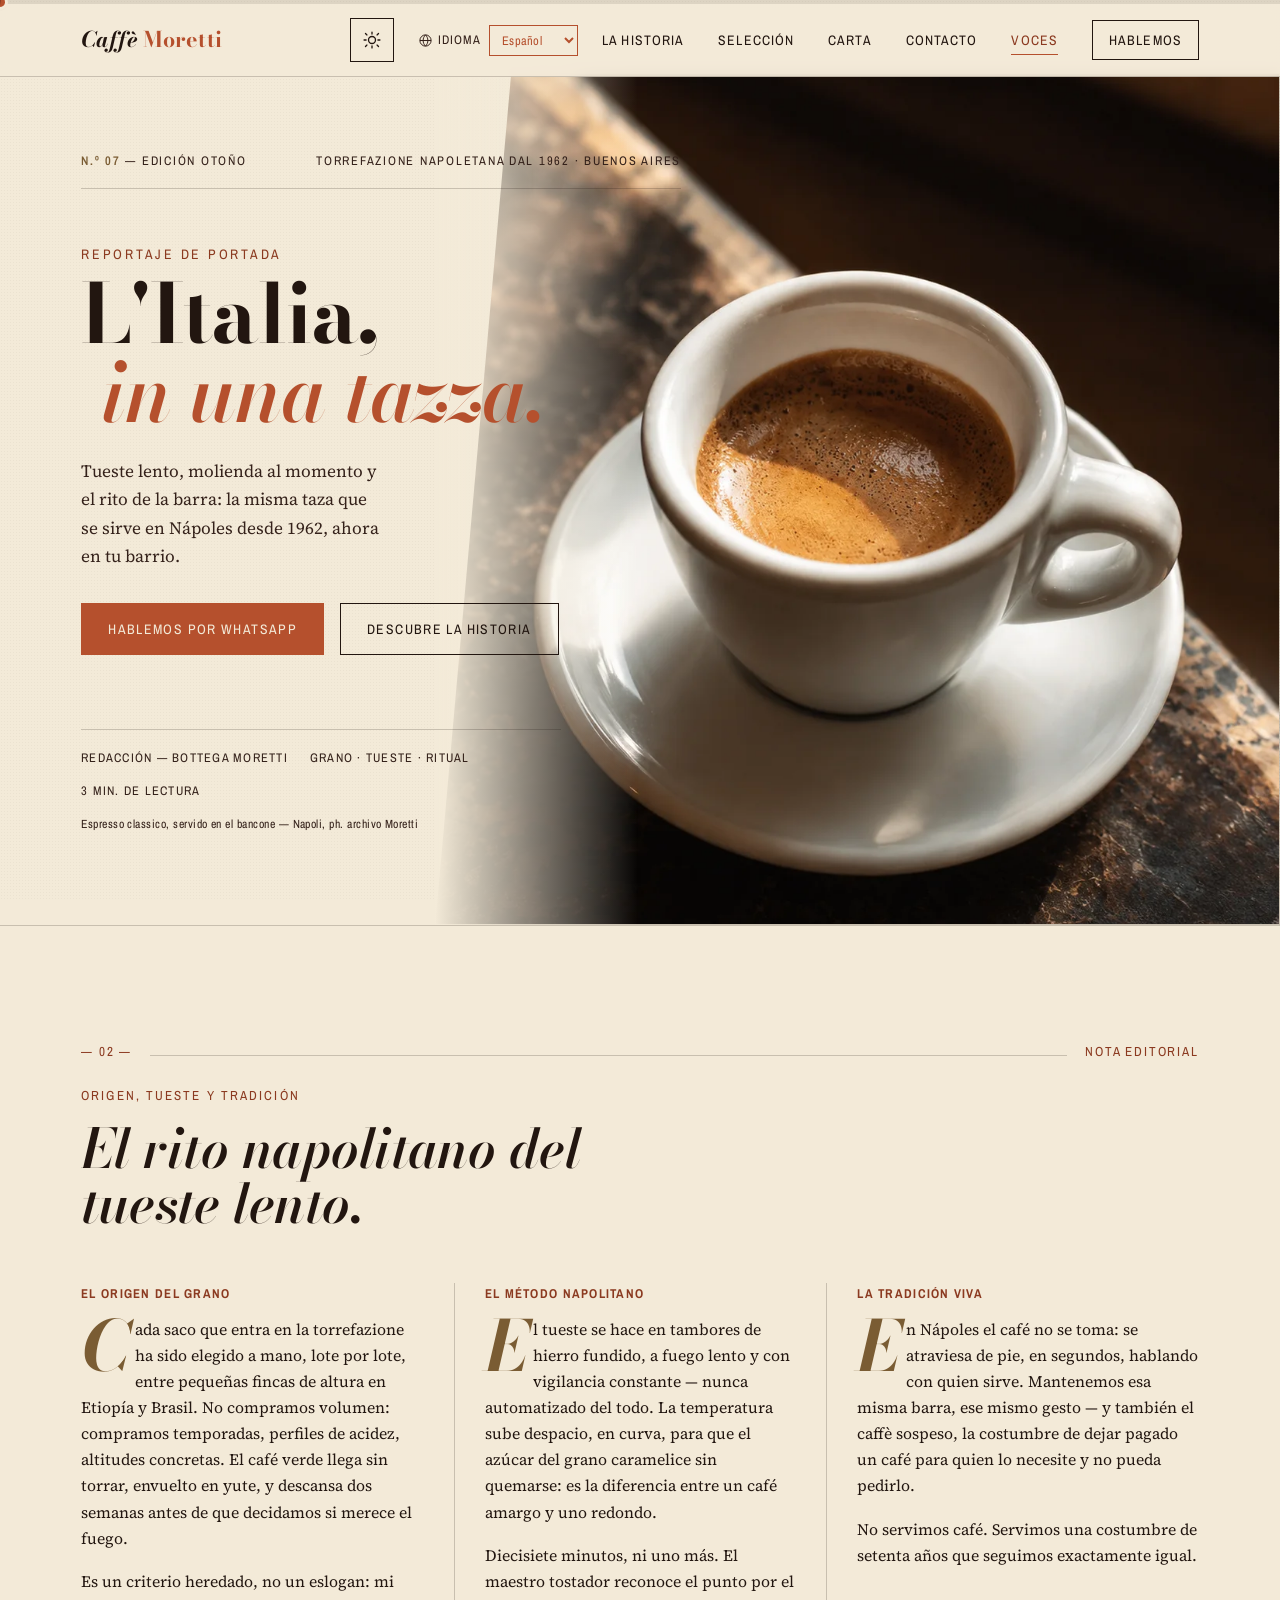
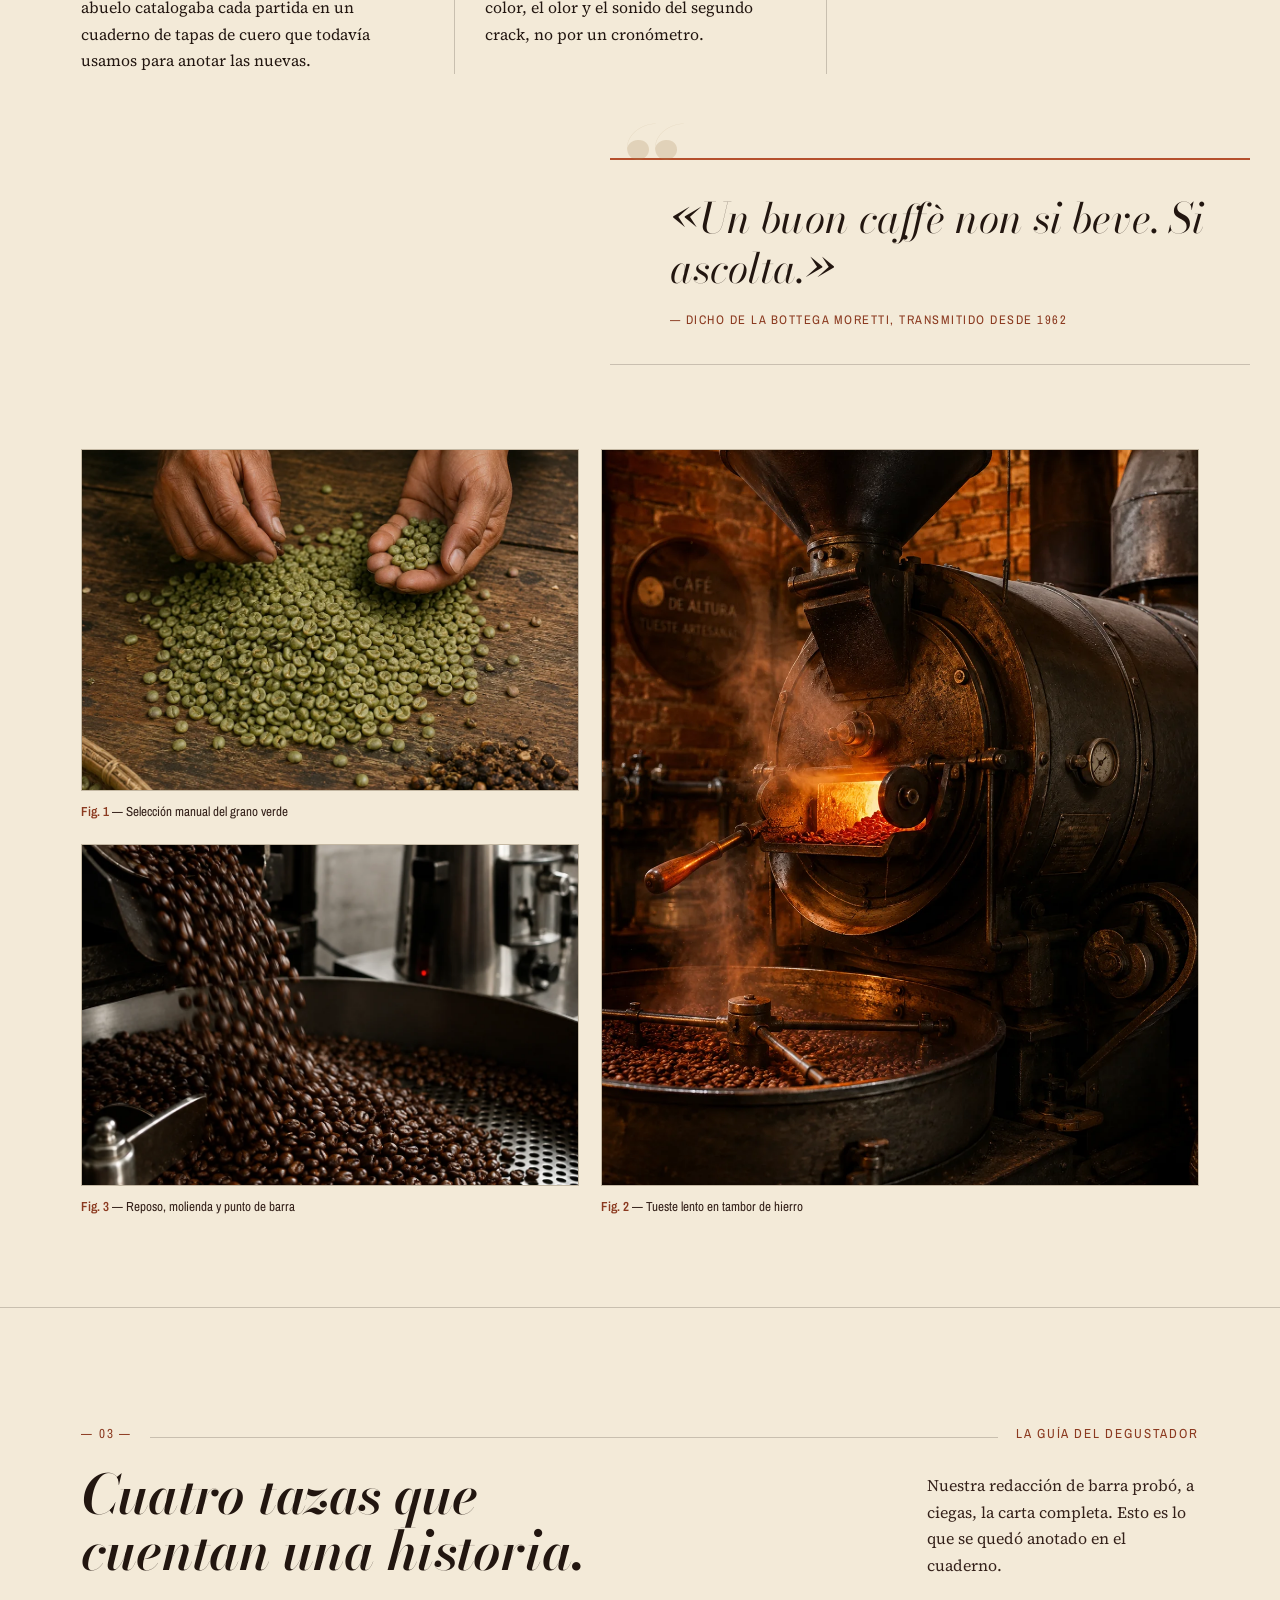
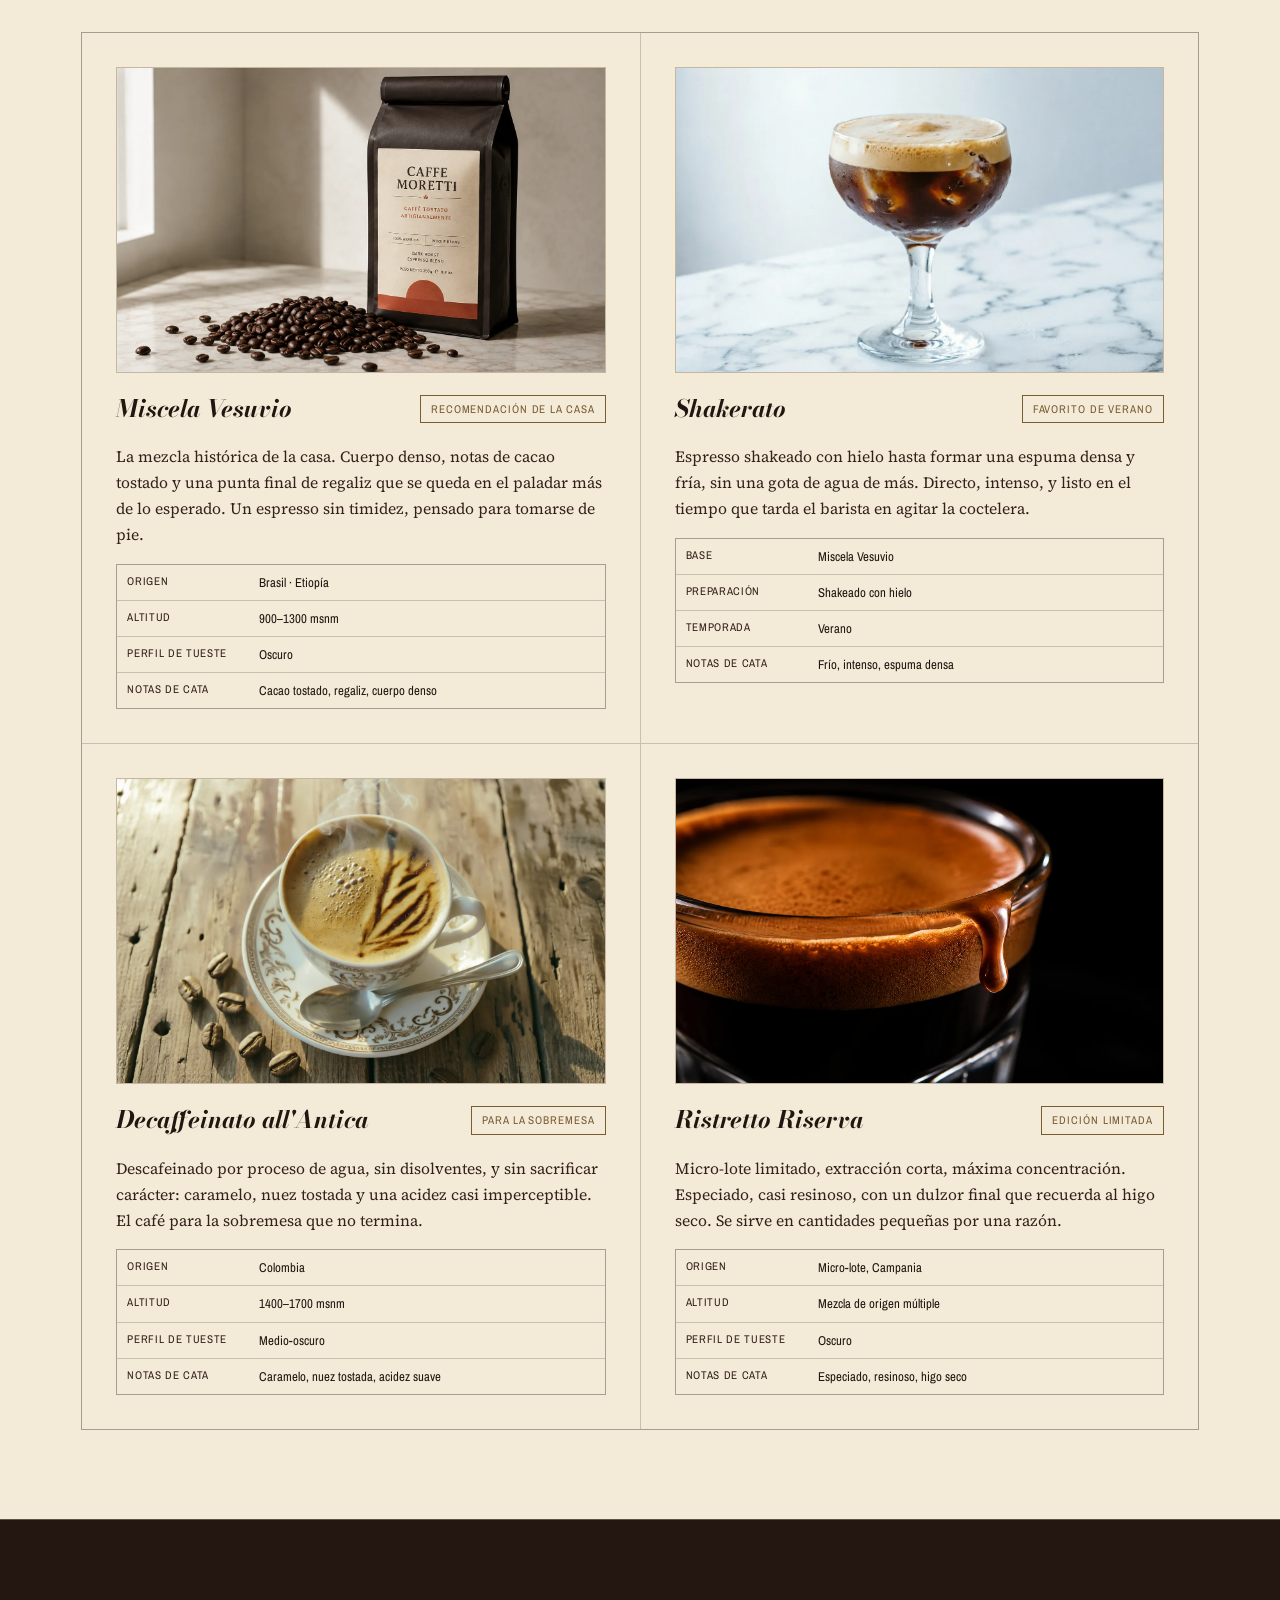
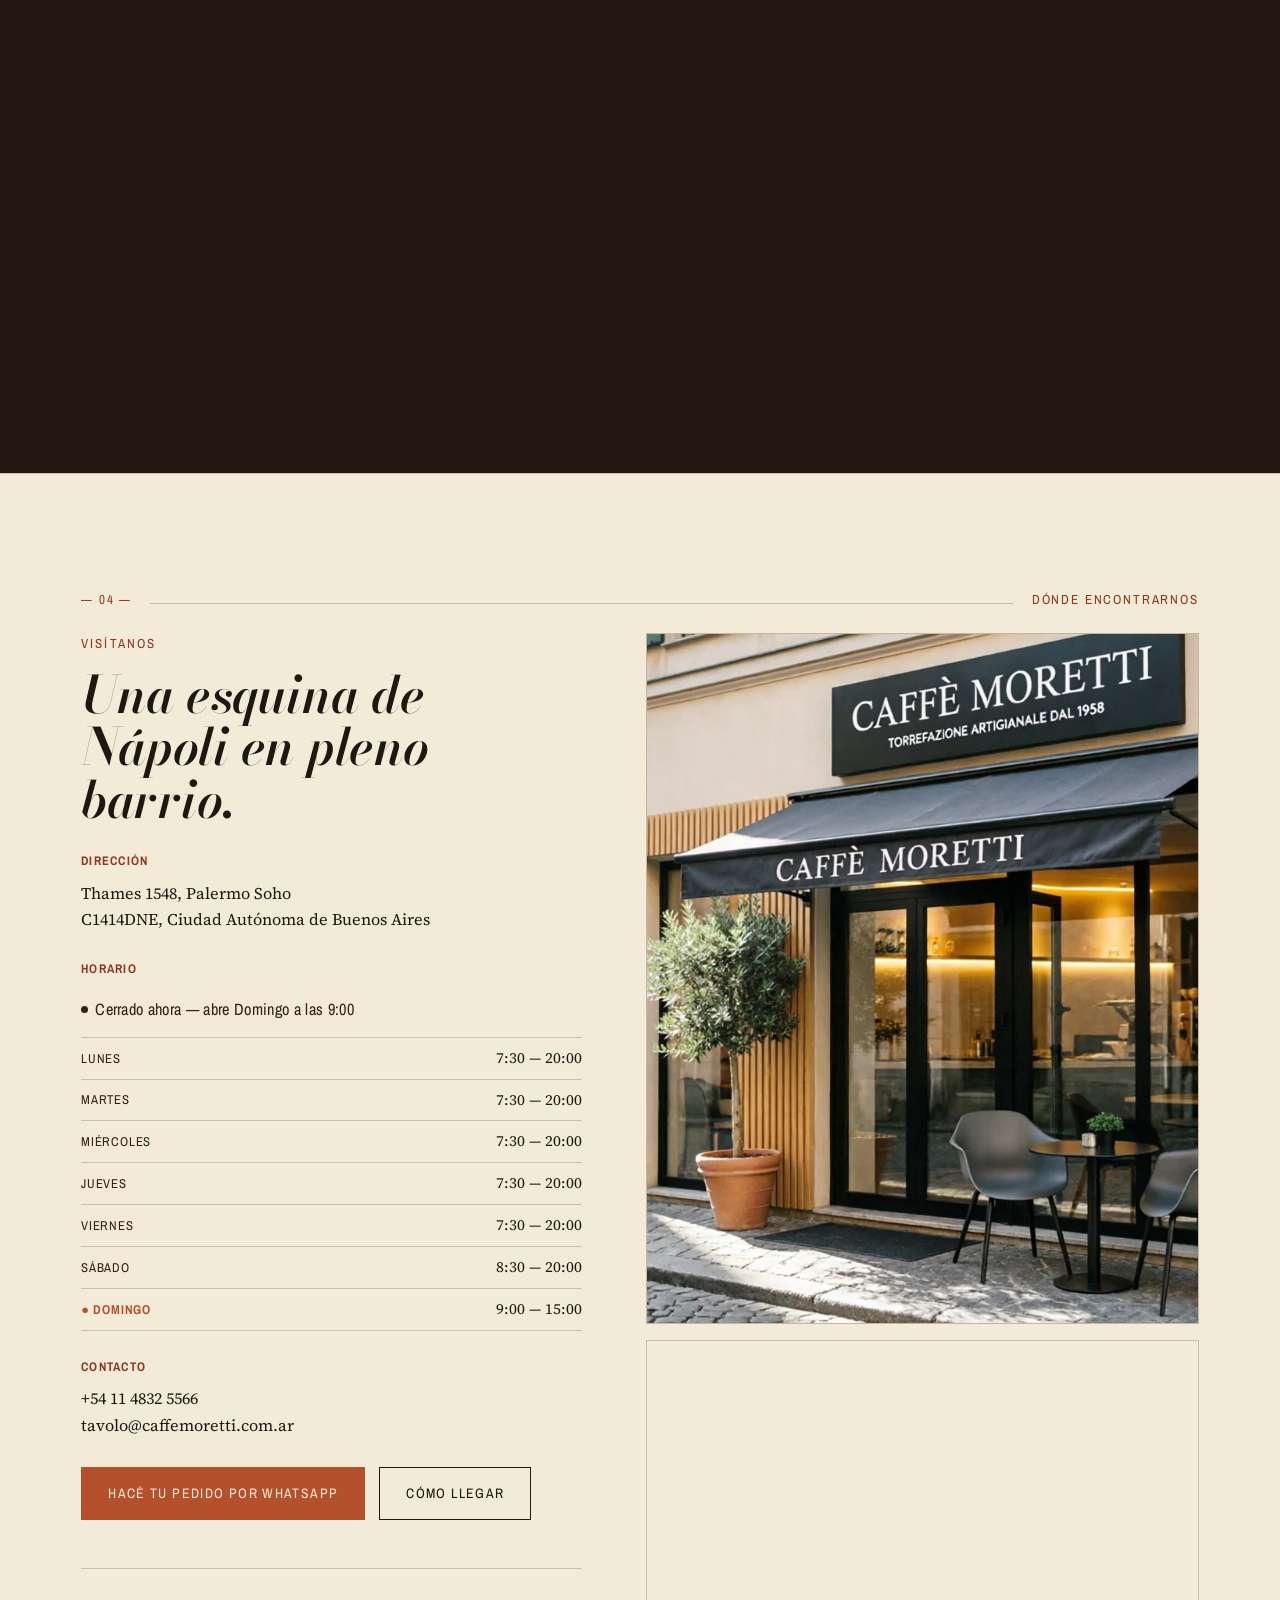
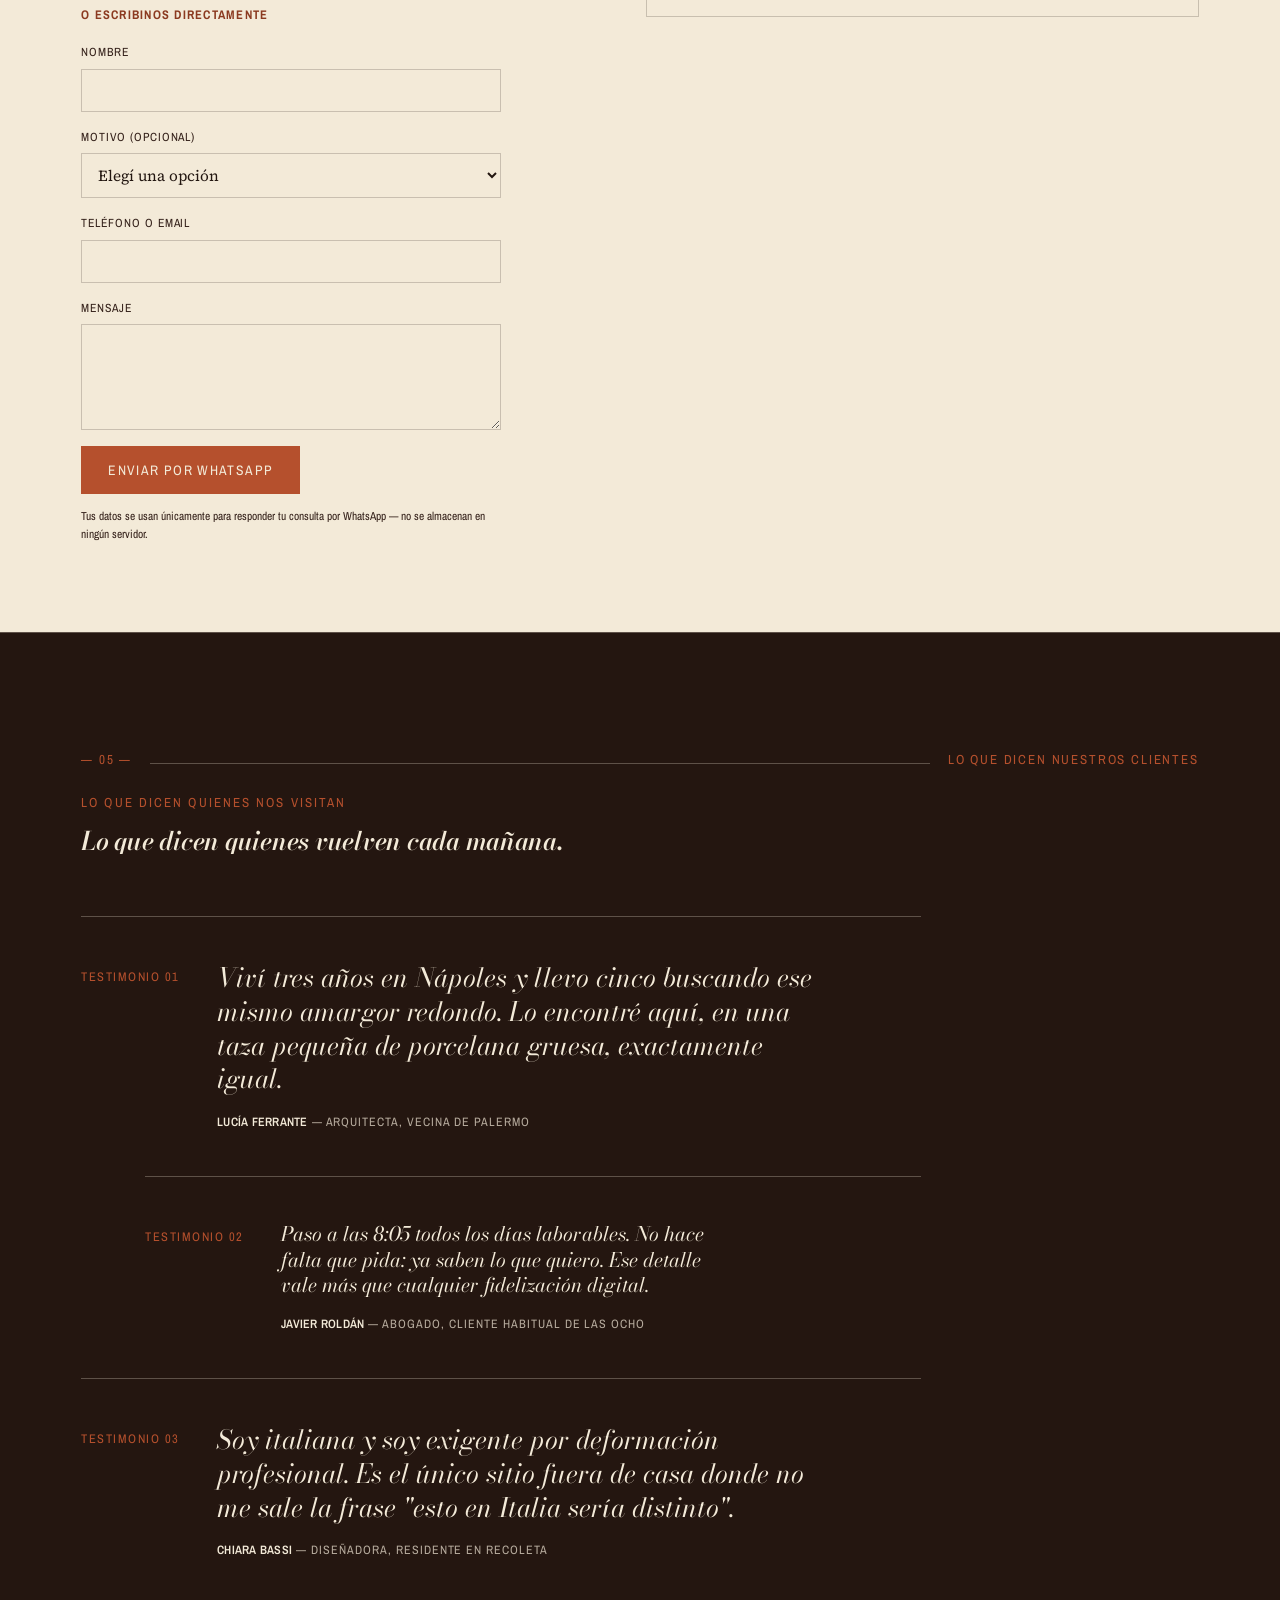
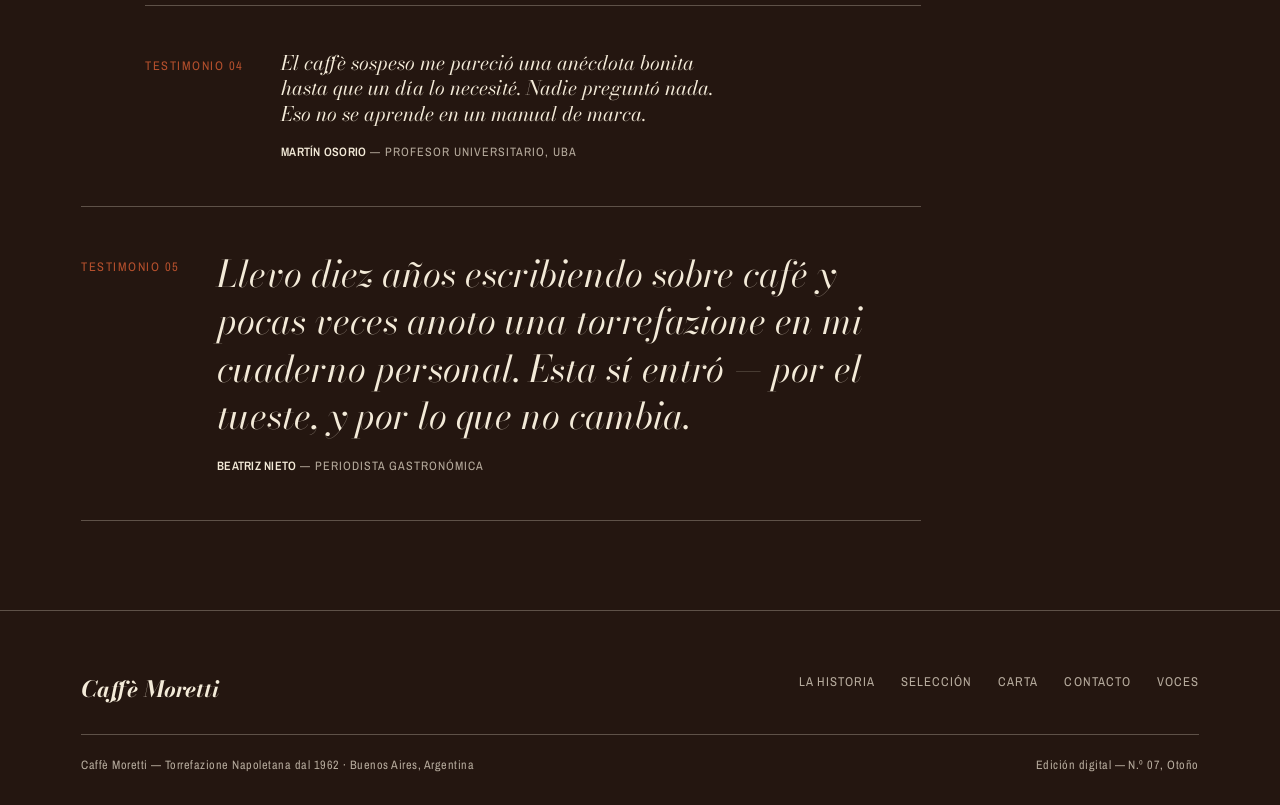
==== index.html @ 87750c66 "Add files via upload" ====
<!DOCTYPE html>
<html lang="es">
<head>
<meta charset="UTF-8">
<meta name="viewport" content="width=device-width, initial-scale=1.0">
<title>Caffè Moretti — Torrefazione Napoletana dal 1962 · Buenos Aires</title>
<meta name="description" content="Caffè Moretti. Tueste artesanal napolitano y tradición italiana auténtica, en el corazón de Palermo, Ciudad Autónoma de Buenos Aires.">
<link rel="canonical" href="https://msamueldev.github.io/caffe-moretti/">

<!-- Favicon — inicial "M" en serif itálica dentro de un círculo, terracota sobre crema -->
<link rel="icon" href="assets/icons/favicon.svg" type="image/svg+xml">
<link rel="icon" href="assets/icons/favicon.ico" sizes="any">
<link rel="apple-touch-icon" href="assets/icons/apple-touch-icon.png">

<!-- Open Graph / Twitter Card -->
<!-- og:url apunta a la URL real del sitio en GitHub Pages -->
<meta property="og:type" content="website">
<meta property="og:url" content="https://msamueldev.github.io/caffe-moretti/">
<meta property="og:title" content="Caffè Moretti — Torrefazione Napoletana dal 1962 · Buenos Aires">
<meta property="og:description" content="Caffè Moretti. Tueste artesanal napolitano y tradición italiana auténtica, en el corazón de Palermo, Ciudad Autónoma de Buenos Aires.">
<!-- og:image usa la URL absoluta del .webp del hero — los crawlers de
     WhatsApp/LinkedIn/etc. necesitan URL absoluta, no relativa, para poder
     ir a buscar la imagen. width/height/type son las dimensiones reales
     de ese archivo; si se re-exporta la foto con otro tamaño, actualizar
     estos tres valores también.
     Para máxima compatibilidad (algunos previsualizadores todavía no
     soportan WebP), lo ideal es exportar además una versión .jpg de esta
     misma foto en 1200×630px y apuntar acá a esa en vez del .webp. -->
<meta property="og:image" content="https://msamueldev.github.io/caffe-moretti/assets/images/hero/cover-espresso-cup.webp">
<meta property="og:image:width" content="900">
<meta property="og:image:height" content="1200">
<meta property="og:image:type" content="image/webp">
<meta name="twitter:card" content="summary_large_image">
<meta name="twitter:title" content="Caffè Moretti — Torrefazione Napoletana dal 1962 · Buenos Aires">
<meta name="twitter:description" content="Caffè Moretti. Tueste artesanal napolitano y tradición italiana auténtica, en el corazón de Palermo, Ciudad Autónoma de Buenos Aires.">
<meta name="twitter:image" content="https://msamueldev.github.io/caffe-moretti/assets/images/hero/cover-espresso-cup.webp">

<link rel="preconnect" href="https://fonts.googleapis.com">
<link rel="preconnect" href="https://fonts.gstatic.com" crossorigin>
<link href="https://fonts.googleapis.com/css2?family=Bodoni+Moda:ital,opsz,wght@0,6..96,700;1,6..96,400;1,6..96,600;1,6..96,700&family=Source+Serif+4:opsz,wght@8..60,400&family=Archivo+Narrow:wght@400;600&display=swap" rel="stylesheet">

<link rel="stylesheet" href="css/styles.css">
<script>
  /* Aplica el tema antes del primer paint para evitar flash de color.
     Prioridad: elección guardada por el usuario > preferencia del sistema. */
  (function(){
    try{
      var KEY = 'caffe-moretti-theme';
      var stored = localStorage.getItem(KEY);
      var wantsDark = stored ? stored === 'dark' : (window.matchMedia && window.matchMedia('(prefers-color-scheme: dark)').matches);
      if (wantsDark) document.documentElement.setAttribute('data-theme', 'dark');
    }catch(e){}
  })();
  /* Si venimos de un link con transición a pantalla negra (ver main.js),
     tapamos la página instantáneamente ANTES del primer paint — sin esto
     se vería un flash del contenido antes de que main.js pueda ocultarlo. */
  (function(){
    try{
      if (sessionStorage.getItem('cm-page-transition')) {
        document.documentElement.classList.add('is-entering');
      }
    }catch(e){}
  })();
</script>

<!-- Datos estructurados (Schema.org) para SEO local, con la URL real del sitio. -->
<script type="application/ld+json">
{
  "@context": "https://schema.org",
  "@type": "CafeOrCoffeeShop",
  "name": "Caffè Moretti",
  "image": "https://msamueldev.github.io/caffe-moretti/assets/images/hero/cover-espresso-cup.webp",
  "url": "https://msamueldev.github.io/caffe-moretti/",
  "telephone": "+54-11-4832-5566",
  "email": "tavolo@caffemoretti.com.ar",
  "priceRange": "$$",
  "servesCuisine": "Café italiano, especialidad",
  "address": {
    "@type": "PostalAddress",
    "streetAddress": "Thames 1548",
    "addressLocality": "Palermo Soho, Ciudad Autónoma de Buenos Aires",
    "postalCode": "C1414DNE",
    "addressCountry": "AR"
  },
  "openingHoursSpecification": [
    {
      "@type": "OpeningHoursSpecification",
      "dayOfWeek": ["Monday", "Tuesday", "Wednesday", "Thursday", "Friday"],
      "opens": "07:30",
      "closes": "20:00"
    },
    {
      "@type": "OpeningHoursSpecification",
      "dayOfWeek": "Saturday",
      "opens": "08:30",
      "closes": "20:00"
    },
    {
      "@type": "OpeningHoursSpecification",
      "dayOfWeek": "Sunday",
      "opens": "09:00",
      "closes": "15:00"
    }
  ]
}
</script>

<!-- Analítica — Plausible (privacy-friendly, sin cookies, cero backend propio).
     data-domain apunta al dominio real donde vive el sitio (GitHub Pages).
     Ojo: Plausible trackea por dominio completo, no por subcarpeta — si esta
     cuenta de GitHub Pages aloja más de un proyecto bajo msamueldev.github.io,
     las estadísticas de todos esos proyectos se van a mezclar acá. Si eso
     importa, conviene un dominio propio (ej. subdominio) solo para este sitio. -->
<script defer data-domain="msamueldev.github.io" src="https://plausible.io/js/script.js"></script>

<!-- Alternativa: Google Analytics 4 (descomentar y completar G-XXXXXXX si se prefiere GA4 en vez de Plausible) -->
<!--
<script async src="https://www.googletagmanager.com/gtag/js?id=G-XXXXXXX"></script>
<script>
  window.dataLayer = window.dataLayer || [];
  function gtag(){dataLayer.push(arguments);}
  gtag('js', new Date());
  gtag('config', 'G-XXXXXXX');
</script>
-->
</head>
<body>

<a href="#main-content" class="skip-link">Saltar al contenido principal</a>

<div class="page-transition" aria-hidden="true">
  <span class="page-transition-word">Caffè Moretti</span>
</div>

<!-- reading progress rail -->
<div class="progress-rail" aria-hidden="true">
  <div class="progress-fill" id="progressFill"></div>
</div>
<div class="progress-bean" id="progressBean" aria-hidden="true"></div>

<!-- ============ MASTHEAD ============ -->
<header class="masthead-bar">
  <div class="masthead-inner">
    <a href="#cover" class="mast-logo">Caffè <em>Moretti</em></a>
    <div class="masthead-actions">
      <button type="button" id="themeToggle" class="theme-toggle" aria-label="Cambiar a modo oscuro">
        <svg class="icon-sun" viewBox="0 0 24 24" fill="none" stroke="currentColor" stroke-width="1.6" stroke-linecap="round" aria-hidden="true">
          <circle cx="12" cy="12" r="4.2"/>
          <path d="M12 2.5v2.4M12 19.1v2.4M4.2 4.2l1.7 1.7M18.1 18.1l1.7 1.7M2.5 12h2.4M19.1 12h2.4M4.2 19.8l1.7-1.7M18.1 5.9l1.7-1.7"/>
        </svg>
        <svg class="icon-moon" viewBox="0 0 24 24" fill="none" stroke="currentColor" stroke-width="1.6" stroke-linecap="round" stroke-linejoin="round" aria-hidden="true">
          <path d="M20 14.2A8.4 8.4 0 1 1 9.8 4a6.6 6.6 0 0 0 10.2 10.2Z"/>
        </svg>
      </button>
      <div class="lang-switch">
        <label for="langSelect" class="lang-switch-label">
          <svg viewBox="0 0 24 24" fill="none" stroke="currentColor" stroke-width="1.6" aria-hidden="true">
            <circle cx="12" cy="12" r="9"/>
            <path d="M3 12h18M12 3c2.5 2.5 3.8 5.6 3.8 9s-1.3 6.5-3.8 9c-2.5-2.5-3.8-5.6-3.8-9s1.3-6.5 3.8-9Z"/>
          </svg>
          <span data-i18n="lang_label">Idioma</span>
        </label>
        <select id="langSelect" aria-label="Idioma">
          <option value="es">Español</option>
          <option value="en">English</option>
          <option value="pt-BR">Português</option>
        </select>
      </div>
      <input type="checkbox" id="navToggle" class="nav-toggle">
      <nav class="mast-nav">
        <a href="#storia" data-i18n="nav_historia">La Historia</a>
        <a href="#selezione" data-i18n="nav_seleccion">Selección</a>
        <a href="carta.html" data-i18n="nav_carta">Carta</a>
        <a href="#contatto" data-i18n="nav_contacto">Contacto</a>
        <a href="#voci" data-i18n="nav_voces">Voces</a>
        <a href="https://wa.me/5355530224" target="_blank" rel="noopener" class="mast-cta" data-i18n="nav_cta">Hablemos</a>
      </nav>
      <label for="navToggle" class="nav-toggle-label" aria-label="Abrir menú" aria-expanded="false">
        <span></span><span></span><span></span>
      </label>
    </div>
  </div>
</header>

<main id="main-content">

<!-- ============ 1. COVER / HERO ============ -->
<section class="cover" id="cover">

  <div class="cover-visual-bleed">
    <div class="cover-bleed-photo ph">
      <img class="ph-img" src="assets/images/hero/cover-espresso-cup.webp" loading="eager" data-i18n-attr="alt:img_alt_hero" alt="Taza de espresso italiano de porcelana blanca con crema densa, sobre una barra de mármol oscuro, luz natural cálida">
    </div>
  </div>

  <div class="container">

    <div class="cover-kicker-row">
      <span><span class="cover-kicker-num">N.º 07</span> — <span data-i18n="cover_kicker_edicion">Edición Otoño</span></span>
      <span>Torrefazione Napoletana dal 1962 · Buenos Aires</span>
    </div>

    <div class="cover-heading-wrap reveal">
      <p class="cover-eyebrow" data-i18n="cover_eyebrow">Reportaje de portada</p>
<!-- Titular intencionalmente en italiano — identidad de marca, no se traduce en ningún idioma -->
      <h1 class="cover-title headline-reveal">
        <span class="line1">L'Italia,</span>
        <span class="line2">in una tazza.</span>
      </h1>
      <p class="cover-sub" data-i18n="cover_sub">Tueste lento, molienda al momento y el rito de la barra: la misma taza que se sirve en Nápoles desde 1962, ahora en tu barrio.</p>
      <div class="cover-actions">
        <a href="https://wa.me/5355530224" target="_blank" rel="noopener" class="btn btn--solid" data-i18n="hero_cta">Hablemos por WhatsApp</a>
        <a href="#storia" class="btn btn--ghost" data-i18n="hero_cta_secondary">Descubre la historia</a>
      </div>
    </div>

    <div class="cover-byline reveal">
      <span data-i18n="cover_byline_1">Redacción — Bottega Moretti</span>
      <span data-i18n="cover_byline_2">Grano · Tueste · Ritual</span>
      <span data-i18n="cover_byline_3">3 min. de lectura</span>
    </div>
    <p class="cover-photo-credit" data-i18n="cover_photo_credit">Espresso classico, servido en el bancone — Napoli, ph. archivo Moretti</p>

  </div>
</section>

<!-- ============ 2. LA STORIA / EL PROCESO ============ -->
<section class="spread" id="storia">
  <div class="container">

    <div class="folio">
      <span class="folio-num">— 02 —</span>
      <span class="folio-rule"></span>
      <span data-i18n="folio_storia">Nota Editorial</span>
    </div>

    <div class="storia-head reveal">
      <p class="kicker" data-i18n="storia_kicker">Origen, tueste y tradición</p>
      <h2 class="headline headline-reveal" data-i18n="storia_h2">El rito napolitano del tueste lento.</h2>
    </div>

    <div class="article-grid reveal">
      <div class="article-col">
        <h3 data-i18n="storia_col1_h">El origen del grano</h3>
        <p data-i18n="storia_col1_p1">Cada saco que entra en la torrefazione ha sido elegido a mano, lote por lote, entre pequeñas fincas de altura en Etiopía y Brasil. No compramos volumen: compramos temporadas, perfiles de acidez, altitudes concretas. El café verde llega sin torrar, envuelto en yute, y descansa dos semanas antes de que decidamos si merece el fuego.</p>
        <p data-i18n="storia_col1_p2">Es un criterio heredado, no un eslogan: mi abuelo catalogaba cada partida en un cuaderno de tapas de cuero que todavía usamos para anotar las nuevas.</p>
      </div>
      <div class="article-col">
        <h3 data-i18n="storia_col2_h">El método napolitano</h3>
        <p data-i18n="storia_col2_p1">El tueste se hace en tambores de hierro fundido, a fuego lento y con vigilancia constante — nunca automatizado del todo. La temperatura sube despacio, en curva, para que el azúcar del grano caramelice sin quemarse: es la diferencia entre un café amargo y uno redondo.</p>
        <p data-i18n="storia_col2_p2">Diecisiete minutos, ni uno más. El maestro tostador reconoce el punto por el color, el olor y el sonido del segundo crack, no por un cronómetro.</p>
      </div>
      <div class="article-col">
        <h3 data-i18n="storia_col3_h">La tradición viva</h3>
        <p data-i18n="storia_col3_p1">En Nápoles el café no se toma: se atraviesa de pie, en segundos, hablando con quien sirve. Mantenemos esa misma barra, ese mismo gesto — y también el caffè sospeso, la costumbre de dejar pagado un café para quien lo necesite y no pueda pedirlo.</p>
        <p data-i18n="storia_col3_p2">No servimos café. Servimos una costumbre de setenta años que seguimos exactamente igual.</p>
      </div>
    </div>

    <div class="pull-quote reveal">
      <div class="pull-quote-inner">
        <!-- Cita en italiano — identidad de marca, no se traduce -->
        <p>«Un buon caffè non si beve. Si ascolta.»</p>
        <cite data-i18n="storia_quote_cite">— Dicho de la Bottega Moretti, transmitido desde 1962</cite>
      </div>
    </div>

    <div class="process-row reveal">
      <div class="process-item">
        <div class="ph"><img class="ph-img parallax-img" src="assets/images/proceso/fig-01-seleccion-grano.webp" loading="lazy" data-i18n-attr="alt:img_alt_fig1" alt="Manos seleccionando granos de café verde sobre una mesa de madera rústica"></div>
        <p class="process-fig"><b>Fig. 1</b> — <span data-i18n="storia_fig1">Selección manual del grano verde</span></p>
      </div>
      <div class="process-item">
        <div class="ph"><img class="ph-img parallax-img" src="assets/images/proceso/fig-02-tueste-tambor.webp" loading="lazy" data-i18n-attr="alt:img_alt_fig2" alt="Tambor de tueste de hierro fundido girando con resplandor cálido de brasas en una torrefacción artesanal"></div>
        <p class="process-fig"><b>Fig. 2</b> — <span data-i18n="storia_fig2">Tueste lento en tambor de hierro</span></p>
      </div>
      <div class="process-item">
        <div class="ph"><img class="ph-img parallax-img" src="assets/images/proceso/fig-03-reposo-molienda.webp" loading="lazy" data-i18n-attr="alt:img_alt_fig3" alt="Café recién tostado en grano sobre una bandeja metálica de enfriado, junto a un molinillo profesional"></div>
        <p class="process-fig"><b>Fig. 3</b> — <span data-i18n="storia_fig3">Reposo, molienda y punto de barra</span></p>
      </div>
    </div>

  </div>
</section>

<!-- ============ 3. SELEZIONE DESTACADA ============ -->
<section class="spread" id="selezione">
  <div class="container">

    <div class="folio">
      <span class="folio-num">— 03 —</span>
      <span class="folio-rule"></span>
      <span data-i18n="folio_selezione">La Guía del Degustador</span>
    </div>

    <div class="selezione-head reveal reveal-scale">
      <h2 class="headline headline-reveal" data-i18n="selezione_h2">Cuatro tazas que cuentan una historia.</h2>
      <p class="selezione-intro" data-i18n="selezione_intro">Nuestra redacción de barra probó, a ciegas, la carta completa. Esto es lo que se quedó anotado en el cuaderno.</p>
    </div>

    <div class="review-grid reveal">

      <article class="review-card">
        <div class="review-photo ph"><img class="ph-img parallax-img" src="assets/images/productos/miscela-vesuvio.webp" loading="lazy" data-i18n-attr="alt:img_alt_vesuvio" alt="Bolsa de café Miscela Vesuvio junto a granos de café oscuros esparcidos sobre mármol claro"></div>
        <div class="review-top">
          <h3 class="review-name">Miscela Vesuvio</h3>
          <span class="review-tag" data-i18n="tag_vesuvio">Recomendación de la casa</span>
        </div>
        <p class="review-text" data-i18n="review_vesuvio">La mezcla histórica de la casa. Cuerpo denso, notas de cacao tostado y una punta final de regaliz que se queda en el paladar más de lo esperado. Un espresso sin timidez, pensado para tomarse de pie.</p>
        <dl class="spec-sheet">
          <div class="spec-row"><dt data-i18n="spec_origen">Origen</dt><dd>Brasil · Etiopía</dd></div>
          <div class="spec-row"><dt data-i18n="spec_altitud">Altitud</dt><dd>900–1300 msnm</dd></div>
          <div class="spec-row"><dt data-i18n="spec_perfil">Perfil de tueste</dt><dd data-i18n="perfil_oscuro">Oscuro</dd></div>
          <div class="spec-row"><dt data-i18n="spec_notas">Notas de cata</dt><dd data-i18n="notas_vesuvio">Cacao tostado, regaliz, cuerpo denso</dd></div>
        </dl>
      </article>

      <article class="review-card">
        <div class="review-photo ph"><img class="ph-img parallax-img" src="assets/images/productos/shakerato.webp" loading="lazy" data-i18n-attr="alt:img_alt_shakerato" alt="Vaso de shakerato helado con espuma cremosa, gotas de condensación, fotografiado sobre mármol claro en un día de verano"></div>
        <div class="review-top">
          <h3 class="review-name">Shakerato</h3>
          <span class="review-tag" data-i18n="tag_shakerato">Favorito de verano</span>
        </div>
        <p class="review-text" data-i18n="review_shakerato">Espresso shakeado con hielo hasta formar una espuma densa y fría, sin una gota de agua de más. Directo, intenso, y listo en el tiempo que tarda el barista en agitar la coctelera.</p>
        <dl class="spec-sheet">
          <div class="spec-row"><dt data-i18n="spec_base">Base</dt><dd data-i18n="base_shakerato">Miscela Vesuvio</dd></div>
          <div class="spec-row"><dt data-i18n="spec_preparacion">Preparación</dt><dd data-i18n="prep_shakerato">Shakeado con hielo</dd></div>
          <div class="spec-row"><dt data-i18n="spec_temporada">Temporada</dt><dd data-i18n="temporada_shakerato">Verano</dd></div>
          <div class="spec-row"><dt data-i18n="spec_notas">Notas de cata</dt><dd data-i18n="notas_shakerato">Frío, intenso, espuma densa</dd></div>
        </dl>
      </article>

      <article class="review-card">
        <div class="review-photo ph"><img class="ph-img parallax-img" src="assets/images/productos/decaffeinato-antica.webp" loading="lazy" data-i18n-attr="alt:img_alt_decaf" alt="Taza de café junto a un terrón de azúcar moreno y una cucharilla de plata antigua sobre mesa clásica italiana"></div>
        <div class="review-top">
          <h3 class="review-name">Decaffeinato all'Antica</h3>
          <span class="review-tag" data-i18n="tag_decaf">Para la sobremesa</span>
        </div>
        <p class="review-text" data-i18n="review_decaf">Descafeinado por proceso de agua, sin disolventes, y sin sacrificar carácter: caramelo, nuez tostada y una acidez casi imperceptible. El café para la sobremesa que no termina.</p>
        <dl class="spec-sheet">
          <div class="spec-row"><dt data-i18n="spec_origen">Origen</dt><dd>Colombia</dd></div>
          <div class="spec-row"><dt data-i18n="spec_altitud">Altitud</dt><dd>1400–1700 msnm</dd></div>
          <div class="spec-row"><dt data-i18n="spec_perfil">Perfil de tueste</dt><dd data-i18n="perfil_mediooscuro">Medio-oscuro</dd></div>
          <div class="spec-row"><dt data-i18n="spec_notas">Notas de cata</dt><dd data-i18n="notas_decaf">Caramelo, nuez tostada, acidez suave</dd></div>
        </dl>
      </article>

      <article class="review-card">
        <div class="review-photo ph"><img class="ph-img parallax-img" src="assets/images/productos/ristretto-riserva.webp" loading="lazy" data-i18n-attr="alt:img_alt_ristretto" alt="Vaso pequeño de espresso ristretto con crema densa en primer plano macro sobre fondo oscuro dramático"></div>
        <div class="review-top">
          <h3 class="review-name">Ristretto Riserva</h3>
          <span class="review-tag" data-i18n="tag_ristretto">Edición limitada</span>
        </div>
        <p class="review-text" data-i18n="review_ristretto">Micro-lote limitado, extracción corta, máxima concentración. Especiado, casi resinoso, con un dulzor final que recuerda al higo seco. Se sirve en cantidades pequeñas por una razón.</p>
        <dl class="spec-sheet">
          <div class="spec-row"><dt data-i18n="spec_origen">Origen</dt><dd data-i18n="origen_ristretto">Micro-lote, Campania</dd></div>
          <div class="spec-row"><dt data-i18n="spec_altitud">Altitud</dt><dd data-i18n="altitud_ristretto">Mezcla de origen múltiple</dd></div>
          <div class="spec-row"><dt data-i18n="spec_perfil">Perfil de tueste</dt><dd data-i18n="perfil_oscuro">Oscuro</dd></div>
          <div class="spec-row"><dt data-i18n="spec_notas">Notas de cata</dt><dd data-i18n="notas_ristretto">Especiado, resinoso, higo seco</dd></div>
        </dl>
      </article>

    </div>
  </div>
</section>

<!-- ============ CARTA DESTACADA — atajo de compra, no decoración ============ -->
<section class="spread spread--dark carta-teaser" id="carta-teaser">
  <div class="container">
    <div class="carta-teaser-inner reveal reveal-scale">
      <p class="kicker" data-i18n="teaser_kicker">La carta completa</p>
      <h2 class="carta-teaser-title" data-i18n="teaser_title">Todo el menú, precio por precio.</h2>
      <p class="carta-teaser-sub" data-i18n="teaser_sub">Café de bar, especialidades de la casa, y grano para llevar a tu cocina.</p>
      <div class="carta-teaser-actions">
        <a href="carta.html" class="btn btn--solid btn--large" data-i18n="teaser_cta_ver">Ver la Carta completa</a>
        <a href="https://wa.me/5355530224?text=Hola!%20Quiero%20hacer%20un%20pedido." target="_blank" rel="noopener" class="btn btn--ghost btn--large" data-i18n="teaser_cta_pedir">Pedir ahora por WhatsApp</a>
      </div>
    </div>
  </div>
</section>

<!-- ============ 4. CONTACTO / UBICACIÓN ============ -->
<section class="spread" id="contatto">
  <div class="container">

    <div class="folio">
      <span class="folio-num">— 04 —</span>
      <span class="folio-rule"></span>
      <span data-i18n="folio_contatto">Dónde Encontrarnos</span>
    </div>

    <div class="contact-grid">

      <div class="contact-col reveal reveal-slide-right">
        <div class="contact-head">
          <p class="kicker" data-i18n="contatto_kicker">Visítanos</p>
          <h2 class="headline headline-reveal" data-i18n="contatto_h2">Una esquina de Nápoli en pleno barrio.</h2>
        </div>

        <div class="info-block">
          <h3 data-i18n="label_direccion">Dirección</h3>
          <p>Thames 1548, Palermo Soho<br>C1414DNE, Ciudad Autónoma de Buenos Aires</p>
        </div>

        <div class="info-block">
          <h3 data-i18n="label_horario">Horario</h3>
          <p class="hours-badge" id="hoursBadge" aria-live="polite"></p>
          <table class="hours-table" id="hoursTable">
            <tr data-day="1"><td data-i18n="dia_lunes">Lunes</td><td>7:30 — 20:00</td></tr>
            <tr data-day="2"><td data-i18n="dia_martes">Martes</td><td>7:30 — 20:00</td></tr>
            <tr data-day="3"><td data-i18n="dia_miercoles">Miércoles</td><td>7:30 — 20:00</td></tr>
            <tr data-day="4"><td data-i18n="dia_jueves">Jueves</td><td>7:30 — 20:00</td></tr>
            <tr data-day="5"><td data-i18n="dia_viernes">Viernes</td><td>7:30 — 20:00</td></tr>
            <tr data-day="6"><td data-i18n="dia_sabado">Sábado</td><td>8:30 — 20:00</td></tr>
            <tr data-day="0"><td data-i18n="dia_domingo">Domingo</td><td>9:00 — 15:00</td></tr>
          </table>
        </div>

        <div class="info-block">
          <h3 data-i18n="label_contacto">Contacto</h3>
          <p><a href="tel:+541148325566">+54 11 4832 5566</a><br><a href="mailto:tavolo@caffemoretti.com.ar">tavolo@caffemoretti.com.ar</a></p>
        </div>

        <div class="contact-actions">
          <a href="https://wa.me/5355530224" target="_blank" rel="noopener" class="btn btn--solid" data-i18n="contatto_cta_pedido">Hacé tu pedido por WhatsApp</a>
          <a href="https://maps.google.com/?q=Thames+1548,+Palermo,+Ciudad+Aut%C3%B3noma+de+Buenos+Aires,+Argentina" target="_blank" rel="noopener" class="btn btn--ghost" data-i18n="contatto_cta_llegar">Cómo llegar</a>
        </div>

        <div class="contact-form-block">
          <h3 data-i18n="form_titulo">o escribinos directamente</h3>
          <!-- Este formulario no envía datos a ningún servidor: el submit arma
               el texto del mensaje en JS y abre wa.me con todo precargado —
               la persona confirma el envío desde WhatsApp, no desde acá. -->
          <form id="contactForm" class="contact-form" novalidate>
            <div class="form-field">
              <label for="ccName" data-i18n="form_nombre">Nombre</label>
              <input type="text" id="ccName" name="nombre" autocomplete="name" required>
              <span class="form-error" data-i18n="form_error_requerido">Este campo es obligatorio.</span>
            </div>
            <div class="form-field">
              <label for="ccMotivo" data-i18n="form_motivo">Motivo (opcional)</label>
              <select id="ccMotivo" name="motivo">
                <option value="" data-i18n="form_motivo_placeholder">Elegí una opción</option>
                <option value="Consulta general" data-i18n="form_motivo_consulta">Consulta general</option>
                <option value="Pedido grande / evento" data-i18n="form_motivo_evento">Pedido grande / evento</option>
                <option value="Otro" data-i18n="form_motivo_otro">Otro</option>
              </select>
            </div>
            <div class="form-field">
              <label for="ccContact" data-i18n="form_contacto">Teléfono o email</label>
              <input type="text" id="ccContact" name="contacto" autocomplete="tel" required>
              <span class="form-error" data-i18n="form_error_requerido">Este campo es obligatorio.</span>
            </div>
            <div class="form-field">
              <label for="ccMessage" data-i18n="form_mensaje">Mensaje</label>
              <textarea id="ccMessage" name="mensaje" rows="4" required></textarea>
              <span class="form-error" data-i18n="form_error_requerido">Este campo es obligatorio.</span>
            </div>
            <!-- honeypot anti-bots: invisible por CSS (no display:none, para que
                 los bots más simples igual lo completen), nunca lo ve una persona -->
            <div class="form-field form-honeypot" aria-hidden="true">
              <label for="ccWebsite">Website</label>
              <input type="text" id="ccWebsite" name="website" tabindex="-1" autocomplete="off">
            </div>
            <button type="submit" class="btn btn--solid" data-i18n="form_enviar">Enviar por WhatsApp</button>
            <p class="form-confirm" id="formConfirm" role="status" aria-live="polite" data-i18n="form_confirmado">Se abrió WhatsApp con tu mensaje — confirmá el envío ahí.</p>
          </form>
          <p class="form-privacy" data-i18n="form_privacy">Tus datos se usan únicamente para responder tu consulta por WhatsApp — no se almacenan en ningún servidor.</p>
        </div>
      </div>

      <div class="contact-visual reveal reveal-delay-2">
        <div class="ph"><img class="ph-img parallax-img" src="assets/images/local/fachada-sala.webp" loading="lazy" data-i18n-attr="alt:img_alt_fachada" alt="Fachada de una cafetería italiana tradicional de barrio con toldo terracota y puerta de madera oscura"></div>
        <!-- Sustituir por un iframe de Google Maps real, no por una imagen generada -->
        <!-- Mapa real — Google Maps embed, sin API key. Actualizar la query si cambia la dirección -->
        <div class="map-embed">
          <iframe
            src="https://maps.google.com/maps?q=Thames%201548%2C%20Palermo%2C%20Ciudad%20Aut%C3%B3noma%20de%20Buenos%20Aires%2C%20Argentina&output=embed"
            width="100%" height="100%" style="border:0;"
            allowfullscreen loading="lazy"
            referrerpolicy="no-referrer-when-downgrade"
            title="Ubicación de Caffè Moretti — Thames 1548, Palermo, CABA">
          </iframe>
        </div>
      </div>

    </div>
  </div>
</section>

<!-- ============ 5. VOCI / TESTIMONIOS ============ -->
<section class="spread spread--dark" id="voci">
  <div class="container">

    <div class="folio">
      <span class="folio-num">— 05 —</span>
      <span class="folio-rule"></span>
      <span data-i18n="folio_voci">Lo que dicen nuestros clientes</span>
    </div>

    <div class="voci-head reveal reveal-slide-left">
      <p class="kicker" data-i18n="voci_kicker">Lo que dicen quienes nos visitan</p>
      <h2 class="headline headline-reveal" data-i18n="voci_h2">Lo que dicen quienes vuelven cada mañana.</h2>
    </div>

    <div class="voci-list reveal">

      <article class="voice-letter voice-letter--medium">
        <div class="voice-letter-meta"><span class="voice-letter-num" data-i18n="voci_num_1">Testimonio 01</span></div>
        <div class="voice-letter-body">
          <p class="voice-letter-text" data-i18n="voci_1_text">Viví tres años en Nápoles y llevo cinco buscando ese mismo amargor redondo. Lo encontré aquí, en una taza pequeña de porcelana gruesa, exactamente igual.</p>
          <p class="voice-letter-attr"><b>Lucía Ferrante</b> — <span data-i18n="voci_1_attr">Arquitecta, vecina de Palermo</span></p>
          <p class="voice-letter-note" data-i18n="voci_translated_note"></p>
        </div>
      </article>

      <article class="voice-letter voice-letter--minor">
        <div class="voice-letter-meta"><span class="voice-letter-num" data-i18n="voci_num_2">Testimonio 02</span></div>
        <div class="voice-letter-body">
          <p class="voice-letter-text" data-i18n="voci_2_text">Paso a las 8:05 todos los días laborables. No hace falta que pida: ya saben lo que quiero. Ese detalle vale más que cualquier fidelización digital.</p>
          <p class="voice-letter-attr"><b>Javier Roldán</b> — <span data-i18n="voci_2_attr">Abogado, cliente habitual de las ocho</span></p>
          <p class="voice-letter-note" data-i18n="voci_translated_note"></p>
        </div>
      </article>

      <article class="voice-letter voice-letter--medium">
        <div class="voice-letter-meta"><span class="voice-letter-num" data-i18n="voci_num_3">Testimonio 03</span></div>
        <div class="voice-letter-body">
          <p class="voice-letter-text" data-i18n="voci_3_text">Soy italiana y soy exigente por deformación profesional. Es el único sitio fuera de casa donde no me sale la frase "esto en Italia sería distinto".</p>
          <p class="voice-letter-attr"><b>Chiara Bassi</b> — <span data-i18n="voci_3_attr">Diseñadora, residente en Recoleta</span></p>
          <p class="voice-letter-note" data-i18n="voci_translated_note"></p>
        </div>
      </article>

      <article class="voice-letter voice-letter--minor">
        <div class="voice-letter-meta"><span class="voice-letter-num" data-i18n="voci_num_4">Testimonio 04</span></div>
        <div class="voice-letter-body">
          <p class="voice-letter-text" data-i18n="voci_4_text">El caffè sospeso me pareció una anécdota bonita hasta que un día lo necesité. Nadie preguntó nada. Eso no se aprende en un manual de marca.</p>
          <p class="voice-letter-attr"><b>Martín Osorio</b> — <span data-i18n="voci_4_attr">Profesor universitario, UBA</span></p>
          <p class="voice-letter-note" data-i18n="voci_translated_note"></p>
        </div>
      </article>

      <article class="voice-letter voice-letter--major">
        <div class="voice-letter-meta"><span class="voice-letter-num" data-i18n="voci_num_5">Testimonio 05</span></div>
        <div class="voice-letter-body">
          <p class="voice-letter-text" data-i18n="voci_5_text">Llevo diez años escribiendo sobre café y pocas veces anoto una torrefazione en mi cuaderno personal. Esta sí entró — por el tueste, y por lo que no cambia.</p>
          <p class="voice-letter-attr"><b>Beatriz Nieto</b> — <span data-i18n="voci_5_attr">Periodista gastronómica</span></p>
          <p class="voice-letter-note" data-i18n="voci_translated_note"></p>
        </div>
      </article>

    </div>
  </div>
</section>

</main>

<!-- ============ FOOTER ============ -->
<footer class="site-footer">
  <div class="container">
    <div class="footer-top">
      <span class="footer-logo">Caffè Moretti</span>
      <nav class="footer-links">
        <a href="#storia" data-i18n="nav_historia">La Historia</a>
        <a href="#selezione" data-i18n="nav_seleccion">Selección</a>
        <a href="carta.html" data-i18n="nav_carta">Carta</a>
        <a href="#contatto" data-i18n="nav_contacto">Contacto</a>
        <a href="#voci" data-i18n="nav_voces">Voces</a>
      </nav>
    </div>
    <div class="footer-bottom">
      <span>Caffè Moretti — Torrefazione Napoletana dal 1962 · Buenos Aires, Argentina</span>
      <span data-i18n="footer_edicion">Edición digital — N.º 07, Otoño</span>
    </div>
  </div>
</footer>

<script src="js/i18n.js"></script>
<script src="js/main.js"></script>
</body>
</html>
---- css/styles.css ----
/* ============================================================
   CAFFÈ MORETTI — styles.css
   Torrefazione Napoletana dal 1962
   ============================================================ */

/* ============================================================
   TOKENS — paleta cruda (constante) + capa semántica (flip por tema)
   ============================================================ */
:root{
  /* paleta cruda — estos valores no cambian de nombre entre temas */
  --cream:      #F3EAD8;
  --paper:      #ECE0C6;
  --paper-dk:   #E2D3AE;
  --espresso:   #241610;
  --espresso-2: #34211A;
  --ink:        #221610;
  --terracotta: #B5502D;
  --terracotta-dk: #8B3A20;
  --gold:       #A5824F;

  /* capa semántica — modo claro (default) */
  --bg:            var(--cream);
  --surface:       var(--paper);
  --surface-veil:  rgba(243,234,216,0.92);
  --surface-strong:rgba(243,234,216,0.9);
  --bg-transparent:rgba(243,234,216,0);
  --text:          var(--ink);
  --text-muted:    var(--espresso-2);
  --muted-on-dark: rgba(243,234,216,0.7);
  --label-accent:  var(--terracotta-dk);
  --accent:        var(--terracotta);
  --accent-strong: var(--terracotta-dk);
  --gold-dk:       #7A5C33;
  --line:          rgba(34,22,16,0.20);
  --line-soft:     rgba(34,22,16,0.10);
  --cream-line:    rgba(243,234,216,0.28);
  --shadow-color:  rgba(0,0,0,0.35);

  --font-display: 'Bodoni Moda', 'Times New Roman', serif;
  --font-body:    'Source Serif 4', Georgia, serif;
  --font-label:   'Archivo Narrow', Arial, sans-serif;

  --container: 1220px;
  --gutter: clamp(20px, 4vw, 56px);
}

/* modo oscuro — mismo arquetipo y tipografía, otra familia de paleta.
   Fondo global = --espresso (ya "casi negro" en el sistema claro),
   con terracota más rica + el dorado (--gold) activado como segundo
   acento para etiquetas editoriales — no es un invert, es otra perilla
   de temperatura sobre el mismo diseño. */
[data-theme="dark"]{
  --bg:             var(--espresso);
  --surface:        var(--espresso-2);
  --surface-veil:   rgba(36,22,16,0.86);
  --surface-strong: rgba(52,33,26,0.92);
  --bg-transparent: rgba(36,22,16,0);
  --text:           var(--cream);
  --text-muted:     var(--paper);
  --label-accent:   #E0BE8C;
  --accent:         #D2673D;
  --accent-strong:  #E3915C;
  --gold:           #C9A06B;
  --gold-dk:        #C9A06B;
  --line:           rgba(243,234,216,0.16);
  --line-soft:      rgba(243,234,216,0.08);
  --shadow-color:   rgba(0,0,0,0.55);
}

*,*::before,*::after{ box-sizing:border-box; }
html{ scroll-behavior:smooth; overflow-x:hidden; }
@media (prefers-reduced-motion: reduce){
  html{ scroll-behavior:auto; }
  *,*::before,*::after{ animation-duration:0.01ms !important; animation-iteration-count:1 !important; transition-duration:0.01ms !important; scroll-behavior:auto !important; }
}

/* transición suave de color al cambiar de tema — cualquier regla más
   específica (botones, .ph-img, etc.) sigue mandando en lo suyo */
body, body *, body *::before, body *::after{
  transition:background-color 0.5s cubic-bezier(0.4,0,0.2,1), color 0.5s cubic-bezier(0.4,0,0.2,1), border-color 0.5s cubic-bezier(0.4,0,0.2,1), fill 0.5s cubic-bezier(0.4,0,0.2,1), stroke 0.5s cubic-bezier(0.4,0,0.2,1);
}

body{
  position:relative;
  margin:0;
  overflow-x:hidden;
  background:var(--bg);
  color:var(--text);
  font-family:var(--font-body);
  font-size:17px;
  line-height:1.65;
  -webkit-font-smoothing:antialiased;
}
/* textura de grano de papel — dos capas fijas (una por tema) crossfadeadas
   por opacity, ya que un gradiente no puede transicionar de color nativamente */
body::before, body::after{
  content:"";
  position:fixed; inset:0;
  z-index:-1;
  pointer-events:none;
  background-size:3px 3px;
  transition:opacity 0.5s cubic-bezier(0.4,0,0.2,1);
}
body::before{
  background-image:radial-gradient(rgba(34,22,16,0.035) 0.6px, transparent 0.6px); /* claro */
  opacity:1;
}
body::after{
  background-image:radial-gradient(rgba(243,234,216,0.035) 0.6px, transparent 0.6px); /* oscuro */
  opacity:0;
}
[data-theme="dark"] body::before{ opacity:0; }
[data-theme="dark"] body::after{ opacity:1; }

img,svg{ display:block; max-width:100%; }
a{ color:inherit; text-decoration:none; }
h1,h2,h3,h4,p,figure{ margin:0; }
ul{ margin:0; padding:0; list-style:none; }
button{ font-family:inherit; }

.container{
  max-width:var(--container);
  margin:0 auto;
  padding:0 var(--gutter);
}

/* ============================================================
   TRANSICIÓN ENTRE PÁGINAS (index.html ↔ carta.html)
   Overlay negro con el wordmark de la marca. z-index por encima de
   todo (incluida progress-rail, z-index:900). El estado "entering"
   lo pone el script anti-flash en <head>, ANTES del primer paint,
   así que no anima al cargar — solo anima al desvanecerse (JS en
   main.js) o al activarse por un click saliente ("leaving").
   ============================================================ */

/* skip-link — invisible hasta que se enfoca por teclado (Tab) */
.skip-link{
  position:absolute;
  top:-100px; left:12px;
  z-index:10000;
  background:var(--bg);
  color:var(--text);
  border:1px solid var(--accent);
  padding:10px 18px;
  font-family:var(--font-label);
  text-transform:uppercase;
  letter-spacing:0.08em;
  font-size:0.82rem;
  transition:top 0.2s ease;
}
.skip-link:focus{ top:12px; }

.page-transition{
  position:fixed;
  inset:0;
  z-index:9999;
  display:flex;
  align-items:center;
  justify-content:center;
  background:#0B0B0B;
  opacity:0;
  pointer-events:none;
  transition:opacity 0.35s ease;
}
.page-transition-word{
  font-family:var(--font-display);
  font-style:italic;
  font-weight:700;
  font-size:clamp(1.6rem,4.5vw,2.4rem);
  letter-spacing:0.01em;
  color:#F3EAD8;
}
html.is-entering .page-transition,
html.is-leaving .page-transition{
  opacity:1;
  pointer-events:auto;
}


.progress-rail{
  position:fixed; top:0; left:0; right:0; height:4px;
  background:var(--line-soft);
  z-index:900;
}
.progress-fill{
  position:relative;
  height:100%; width:0%;
  transition:width 0.06s linear;
  overflow:hidden;
}
.progress-fill::before,
.progress-fill::after{
  content:"";
  position:absolute; inset:0;
  transition:opacity 0.5s cubic-bezier(0.4,0,0.2,1);
}
.progress-fill::before{
  background:linear-gradient(90deg,#8B3A20,#B5502D); /* claro: --accent-strong, --accent */
  opacity:1;
}
.progress-fill::after{
  background:linear-gradient(90deg,#E3915C,#D2673D); /* oscuro: --accent-strong, --accent */
  opacity:0;
}
[data-theme="dark"] .progress-fill::before{ opacity:0; }
[data-theme="dark"] .progress-fill::after{ opacity:1; }
.progress-bean{
  position:fixed; top:-3px; left:0%;
  width:10px; height:10px;
  transform:translateX(-50%);
  background:var(--accent);
  border-radius:60% 40% 55% 45% / 50% 55% 45% 50%;
  box-shadow:0 0 0 3px var(--bg), 0 1px 3px var(--shadow-color);
  z-index:901;
  transition:left 0.06s linear;
}
.progress-bean::after{
  content:"";
  position:absolute; top:50%; left:50%;
  width:1px; height:70%;
  background:var(--shadow-color);
  transform:translate(-50%,-50%) rotate(8deg);
}

/* ============================================================
   MASTHEAD / NAV
   ============================================================ */
.masthead-bar{
  position:sticky; top:4px; z-index:500;
  background:var(--surface-veil);
  backdrop-filter:blur(6px);
  border-bottom:1px solid var(--line);
}
.masthead-inner{
  max-width:var(--container);
  margin:0 auto;
  padding:14px var(--gutter);
  display:flex; align-items:center; justify-content:space-between;
  gap:20px;
}
.mast-logo{
  font-family:var(--font-display);
  font-style:italic;
  font-weight:700;
  font-size:1.35rem;
  letter-spacing:0.01em;
  white-space:nowrap;
}
.mast-logo em{ font-style:normal; color:var(--accent); }

.masthead-actions{
  display:flex; flex-wrap:wrap; align-items:center; justify-content:flex-end;
  gap:clamp(10px,2vw,24px);
}

/* botón sol/luna */
.theme-toggle{
  display:inline-flex; align-items:center; justify-content:center;
  width:44px; height:44px;
  flex-shrink:0;
  border:1px solid var(--text);
  background:transparent;
  color:var(--text);
  cursor:pointer;
  transition:background-color 0.5s cubic-bezier(0.4,0,0.2,1), color 0.5s cubic-bezier(0.4,0,0.2,1), border-color 0.5s cubic-bezier(0.4,0,0.2,1);
}
.theme-toggle:hover{ background:var(--text); color:var(--bg); }
.theme-toggle:focus-visible{ outline:2px solid var(--accent); outline-offset:2px; }
.theme-toggle svg{ width:20px; height:20px; display:none; }
.theme-toggle .icon-sun{ display:block; }
[data-theme="dark"] .theme-toggle .icon-sun{ display:none; }
[data-theme="dark"] .theme-toggle .icon-moon{ display:block; }

/* selector de idioma — ES · EN · PT, mismo tratamiento tipográfico que un kicker */
.lang-switch{
  display:flex; align-items:center; gap:8px;
  font-family:var(--font-label);
  font-size:0.78rem;
}
.lang-switch-label{
  display:inline-flex; align-items:center; gap:5px;
  text-transform:uppercase;
  letter-spacing:0.08em;
  color:var(--text-muted);
  white-space:nowrap;
}
.lang-switch-label svg{ width:15px; height:15px; flex-shrink:0; }
.lang-switch select{
  font-family:var(--font-label);
  font-size:0.78rem;
  letter-spacing:0.02em;
  color:var(--accent);
  background:transparent;
  border:1px solid var(--accent);
  border-radius:0;
  padding:5px 8px;
  cursor:pointer;
}
.lang-switch select:focus-visible{ outline:2px solid var(--accent); outline-offset:2px; }

.mast-nav{
  display:flex; align-items:center; gap:clamp(16px,3vw,34px);
  font-family:var(--font-label);
  font-size:0.86rem;
  letter-spacing:0.08em;
  text-transform:uppercase;
}
.mast-nav a{
  position:relative;
  padding:4px 0;
  color:var(--text);
}
.mast-nav a::after{
  content:"";
  position:absolute; left:0; right:100%; bottom:0;
  height:1px; background:var(--accent);
  transition:right 0.3s ease;
}
.mast-nav a:hover::after, .mast-nav a:focus-visible::after{ right:0; }
.mast-nav a.active{ color:var(--label-accent); }
.mast-nav a.active::after{ right:0; }
.mast-nav .mast-cta{
  border:1px solid var(--text);
  padding:8px 16px;
  color:var(--text);
}
.mast-nav .mast-cta:hover{ background:var(--text); color:var(--bg); }
.mast-nav .mast-cta::after{ display:none; }

.nav-toggle{ display:none; }
.nav-toggle-label{
  display:none;
  flex-direction:column; gap:5px;
  cursor:pointer;
}
.nav-toggle-label span{ width:24px; height:2px; background:var(--text); }

/* ============================================================
   SECTION SCAFFOLD — every spread reads like a magazine page
   ============================================================ */
.spread{
  position:relative;
  padding:clamp(64px,9vw,120px) 0 clamp(56px,7vw,96px);
  border-top:1px solid var(--line);
}
.spread--dark{
  background:var(--espresso);
  color:var(--cream);
  border-top:1px solid var(--cream-line);
}
.folio{
  display:flex; align-items:baseline; justify-content:space-between;
  font-family:var(--font-label);
  letter-spacing:0.14em;
  text-transform:uppercase;
  font-size:0.82rem;
  color:var(--label-accent);
  margin-bottom:22px;
}
.spread--dark .folio{ color:var(--accent); }
.folio .folio-num{ font-variant-numeric:tabular-nums; }
.folio .folio-rule{
  flex:1; height:1px; background:var(--line);
  margin:0 18px;
}
.spread--dark .folio .folio-rule{ background:var(--cream-line); }

.kicker{
  font-family:var(--font-label);
  text-transform:uppercase;
  letter-spacing:0.16em;
  font-size:0.82rem;
  color:var(--label-accent);
  margin-bottom:14px;
}
.spread--dark .kicker{ color:var(--accent); }

.headline{
  font-family:var(--font-display);
  font-style:italic;
  font-weight:600;
  line-height:1.02;
  letter-spacing:-0.01em;
  color:var(--text);
}
.spread--dark .headline{ color:var(--cream); }

.reveal{ opacity:0; transform:translateY(26px); transition:opacity 0.8s ease, transform 0.8s cubic-bezier(.16,.84,.44,1); }
.reveal.in-view{ opacity:1; transform:translateY(0); }
.reveal-delay-1.in-view{ transition-delay:0.1s; }
.reveal-delay-2.in-view{ transition-delay:0.2s; }
.reveal-delay-3.in-view{ transition-delay:0.3s; }

/* Variantes de entrada — cada spread se mueve distinto, no todos el mismo fade+translateY */
.reveal-scale{ transform:translateY(18px) scale(0.96); }
.reveal-scale.in-view{ transform:translateY(0) scale(1); }
.reveal-slide-left{ transform:translateX(-40px); }
.reveal-slide-left.in-view{ transform:translateX(0); }
.reveal-slide-right{ transform:translateX(40px); }
.reveal-slide-right.in-view{ transform:translateX(0); }

/* Entrada propia del titular de cada sección: cortina que se abre de izquierda
   a derecha, independiente del fade del bloque que lo contiene */
.headline-reveal{
  display:inline-block;
  clip-path:inset(0 100% 0 0);
  transition:clip-path 0.9s cubic-bezier(.16,.84,.44,1);
  transition-delay:0.15s;
}
.reveal.in-view .headline-reveal{ clip-path:inset(0 0 0 0); }

/* ============================================================
   PLACEHOLDER IMAGE BLOCKS
   (sustituir por <img> reales — ver README / estructura de carpetas)
   ============================================================ */
.ph{
  position:relative;
  background:var(--surface);
  border:1px solid var(--line);
  padding:9px;
  overflow:hidden;
  display:flex; align-items:flex-end;
}

/* Cuando sustituyas el div .ph por una <img class="ph-img">, esta clase
   asegura que la imagen llene el mismo recuadro que ocupaba el placeholder */
.ph-img{
  width:100%; height:100%;
  object-fit:cover;
  display:block;
  transform:scale(1);
  transition:transform 0.7s cubic-bezier(.16,.84,.44,1), filter 0.5s ease;
}
.ph:hover .ph-img{
  transform:scale(1.045);
  filter:saturate(1.1) contrast(1.03);
}
/* fotos con efecto de profundidad al hacer scroll — Selezione y fachada de Contacto */
.parallax-img{
  transform:translateY(var(--parallax-y,0px)) scale(1.08);
}
.ph:hover .parallax-img{
  transform:translateY(var(--parallax-y,0px)) scale(1.1);
  filter:saturate(1.1) contrast(1.03);
}

/* ============================================================
   BUTTONS
   ============================================================ */
.btn{
  display:inline-flex; align-items:center; gap:10px;
  font-family:var(--font-label);
  text-transform:uppercase;
  letter-spacing:0.1em;
  font-size:0.86rem;
  padding:14px 26px;
  border:1px solid var(--text);
  transition:background-color 0.5s cubic-bezier(0.4,0,0.2,1), color 0.5s cubic-bezier(0.4,0,0.2,1), border-color 0.5s cubic-bezier(0.4,0,0.2,1), transform 0.25s ease;
}
.btn:focus-visible{ outline:2px solid var(--accent); outline-offset:3px; }
.btn--solid{ background:var(--accent); border-color:var(--accent); color:var(--cream); }
.btn--solid:hover{ background:var(--accent-strong); border-color:var(--accent-strong); transform:translateY(-2px); }
.btn--ghost{ background:transparent; color:var(--text); }
.carta-back-link{ padding:8px 16px; font-size:0.78rem; }
.btn--ghost:hover{ background:var(--text); color:var(--bg); }
.spread--dark .btn--ghost{ border-color:var(--cream); color:var(--cream); }
.spread--dark .btn--ghost:hover{ background:var(--cream); color:var(--espresso); }

/* ============================================================
   1 — COVER / HERO  (imagen a sangre, texto en columna angosta)
   ============================================================ */
.cover{
  position:relative;
  padding-top:calc(4px + 74px);
  padding-bottom:clamp(60px,8vw,90px);
  overflow:hidden;
  min-height:clamp(600px,84vh,880px);
  display:flex;
  align-items:center;
}
.cover > .container{
  position:relative;
  z-index:2;
  width:100%;
}

.cover-kicker-row{
  display:flex; flex-wrap:wrap; align-items:center; justify-content:space-between;
  gap:14px;
  max-width:min(600px,92%);
  font-family:var(--font-label);
  text-transform:uppercase;
  font-size:0.78rem;
  letter-spacing:0.14em;
  color:var(--text-muted);
  padding-bottom:16px;
  border-bottom:1px solid var(--line);
  margin-bottom:clamp(30px,5vw,54px);
}
.cover-kicker-num{ color:var(--gold-dk); font-weight:600; }

.cover-heading-wrap{ max-width:min(480px,88%); }
.cover-eyebrow{
  font-family:var(--font-label);
  text-transform:uppercase;
  letter-spacing:0.2em;
  font-size:0.86rem;
  color:var(--label-accent);
  margin-bottom:10px;
}
.cover-title{
  font-family:var(--font-display);
  font-size:clamp(2.9rem, 6.4vw, 5.2rem);
  line-height:0.96;
  letter-spacing:-0.015em;
}
.cover-title .line1{ font-style:normal; font-weight:700; display:block; }
.cover-title .line2{ font-style:italic; font-weight:600; color:var(--accent); display:block; margin-left:clamp(4px,2vw,20px); }

.cover-sub{
  max-width:34ch;
  margin-top:24px;
  font-size:1.08rem;
  color:var(--text-muted);
}
.cover-actions{
  display:flex; flex-wrap:wrap; gap:16px;
  margin-top:32px;
}

.cover-byline{
  margin-top:clamp(46px,7vw,74px);
  padding-top:18px;
  max-width:min(480px,88%);
  border-top:1px solid var(--line);
  display:flex; flex-wrap:wrap; gap:12px 22px;
  font-family:var(--font-label);
  text-transform:uppercase;
  letter-spacing:0.1em;
  font-size:0.78rem;
  color:var(--text-muted);
}

/* the image — bled to the section's own right edge, independent of container width */
.cover-visual-bleed{
  position:absolute;
  top:0; right:0; bottom:0;
  width:min(66%, 960px);
  z-index:0;
  overflow:hidden;
}
.cover-visual-bleed::before,
.cover-visual-bleed::after{
  content:"";
  position:absolute; inset:0;
  z-index:2;
  pointer-events:none;
  transition:opacity 0.5s cubic-bezier(0.4,0,0.2,1);
}
.cover-visual-bleed::before{
  background:linear-gradient(90deg, #F3EAD8 0%, rgba(243,234,216,0) 24%); /* claro: --bg → transparente */
  opacity:1;
}
.cover-visual-bleed::after{
  background:linear-gradient(90deg, #241610 0%, rgba(36,22,16,0) 24%); /* oscuro: --bg → transparente */
  opacity:0;
}
[data-theme="dark"] .cover-visual-bleed::before{ opacity:0; }
[data-theme="dark"] .cover-visual-bleed::after{ opacity:1; }
.cover-bleed-photo{
  position:relative;
  width:100%; height:100%;
  padding:0;
  background:none;
  clip-path:polygon(9% 0, 100% 0, 100% 100%, 0 100%);
}
.cover-bleed-photo::before{ display:none; } /* nunca tuvo, y no lleva el marco passe-partout — la foto del hero va a sangre */

/* crédito de foto — texto simple debajo del byline, nada flotando sobre la imagen */
.cover-photo-credit{
  margin-top:14px;
  max-width:min(480px,88%);
  font-family:var(--font-label);
  font-size:0.74rem;
  letter-spacing:0.04em;
  color:var(--text-muted);
}

/* ============================================================
   2 — LA STORIA (3-column article)
   ============================================================ */
.storia-head{
  max-width:60ch;
  margin-bottom:clamp(30px,5vw,52px);
}
.storia-head .headline{ font-size:clamp(2.1rem,4.6vw,3.4rem); }

.article-grid{
  display:grid;
  grid-template-columns:repeat(3,1fr);
  gap:0;
}
.article-col{
  padding:0 clamp(16px,2.4vw,30px);
  border-left:1px solid var(--line);
  font-size:0.99rem;
}
.article-col:first-child{ border-left:none; padding-left:0; }
.article-col:last-child{ padding-right:0; }
.article-col p + p{ margin-top:1.1em; }
.article-col h3{
  font-family:var(--font-label);
  text-transform:uppercase;
  letter-spacing:0.1em;
  font-size:0.8rem;
  color:var(--label-accent);
  margin-bottom:12px;
}
.article-col > p:first-of-type::first-letter{
  font-family:var(--font-display);
  font-style:italic;
  font-weight:700;
  font-size:4.4em;
  line-height:0.78;
  float:left;
  padding-right:0.08em;
  padding-top:0.03em;
  color:var(--gold-dk);
}

.pull-quote{
  margin:clamp(48px,7vw,84px) 0;
  display:flex;
  justify-content:flex-end;
}
.pull-quote-inner{
  position:relative;
  max-width:min(640px,86%);
  width:calc(100% + var(--gutter));
  margin-right:calc(-1 * var(--gutter));
  background:var(--bg);
  padding:clamp(20px,3vw,34px) clamp(28px,4vw,44px) clamp(20px,3vw,34px) clamp(44px,5.5vw,60px);
  border-top:2px solid var(--accent);
  border-bottom:1px solid var(--line);
}
.pull-quote-inner::before{
  content:"“";
  position:absolute;
  top:-0.4em; left:0.02em;
  font-family:var(--font-display);
  font-style:italic;
  font-weight:700;
  font-size:7rem;
  line-height:1;
  color:var(--gold);
  opacity:0.22;
  z-index:0;
  pointer-events:none;
}
.pull-quote p{
  position:relative;
  z-index:1;
  font-family:var(--font-display);
  font-style:italic;
  font-size:clamp(1.7rem,3.6vw,2.6rem);
  line-height:1.2;
  text-align:left;
  max-width:none;
  margin:0;
}
.pull-quote cite{
  position:relative;
  z-index:1;
  display:block;
  margin-top:16px;
  text-align:left;
  font-family:var(--font-label);
  font-style:normal;
  text-transform:uppercase;
  letter-spacing:0.12em;
  font-size:0.78rem;
  color:var(--label-accent);
}

.process-row{
  margin-top:clamp(44px,6vw,70px);
  display:grid;
  grid-template-columns:1fr 1.2fr;
  grid-template-rows:1fr 1fr;
  gap:clamp(14px,2vw,22px);
  aspect-ratio:16/11;
}
.process-item{
  display:flex;
  flex-direction:column;
  min-height:0;
}
.process-item .ph{ flex:1; min-height:0; }
/* Fig. 1 y Fig. 3 — apoyo, chicas */
.process-item:nth-child(1){ grid-column:1; grid-row:1; }
.process-item:nth-child(3){ grid-column:1; grid-row:2; }
/* Fig. 2 — el tueste, la foto dramática, ocupa el doble de alto */
.process-item:nth-child(2){ grid-column:2; grid-row:1 / span 2; }
.process-fig{
  margin-top:10px;
  flex-shrink:0;
  font-family:var(--font-label);
  font-size:0.82rem;
  color:var(--text-muted);
}
.process-fig b{ color:var(--label-accent); font-weight:600; }

/* ============================================================
   3 — SELEZIONE (editorial reviews)
   ============================================================ */
.selezione-head{
  display:flex; flex-wrap:wrap; justify-content:space-between; align-items:flex-end; gap:20px;
  margin-bottom:clamp(34px,5vw,54px);
}
.selezione-head .headline{ font-size:clamp(2.1rem,4.6vw,3.4rem); max-width:16ch; }
.selezione-intro{ max-width:34ch; font-size:1rem; color:var(--text-muted); }

.review-grid{
  display:grid;
  grid-template-columns:repeat(2,1fr);
  gap:1px;
  background:var(--line);
  border:1px solid var(--line);
}
.review-card{
  background:var(--bg);
  padding:clamp(22px,3vw,34px);
  display:flex; flex-direction:column; gap:16px;
}
.review-photo{ aspect-ratio:16/10; }
.review-top{
  display:flex; flex-wrap:wrap; justify-content:space-between; align-items:flex-start; gap:10px 14px;
}
.review-name{
  font-family:var(--font-display);
  font-style:italic;
  font-weight:700;
  font-size:1.5rem;
}
.review-tag{
  flex-shrink:0;
  margin-top:6px;
  font-family:var(--font-label);
  text-transform:uppercase;
  letter-spacing:0.08em;
  font-size:0.7rem;
  color:var(--gold-dk);
  border:1px solid var(--gold-dk);
  padding:4px 10px;
  white-space:nowrap;
}
.review-text{ font-size:0.98rem; color:var(--text-muted); }

/* ficha técnica editorial — reemplaza cualquier idea de puntuación */
.spec-sheet{
  display:flex; flex-direction:column;
  gap:1px;
  background:var(--line);
  border:1px solid var(--line);
  margin:0;
}
.spec-row{
  display:grid;
  grid-template-columns:120px 1fr;
  gap:8px 12px;
  background:var(--bg);
  padding:7px 10px;
}
.spec-row dt{
  font-family:var(--font-label);
  text-transform:uppercase;
  letter-spacing:0.06em;
  font-size:0.7rem;
  color:var(--text-muted);
}
.spec-row dd{
  margin:0;
  font-family:var(--font-label);
  font-size:0.8rem;
  color:var(--text);
}

/* ============================================================
   3.5 — CARTA / MENÚ
   Sección tratada como "otra página": fondo distinto (--surface en
   vez de --bg), portada de capítulo propia, y un cierre con botón
   de vuelta — nada de esto continúa el flujo natural del scroll.
   ============================================================ */
.carta-page{
  background:var(--surface);
}
.carta-cover{
  text-align:center;
  max-width:640px;
  margin:0 auto clamp(44px,6vw,68px);
  padding-bottom:clamp(36px,5vw,56px);
  border-bottom:1px solid var(--line);
}
.carta-kicker{
  font-family:var(--font-label);
  text-transform:uppercase;
  letter-spacing:0.2em;
  font-size:0.8rem;
  color:var(--label-accent);
  margin-bottom:16px;
}
.carta-title{
  font-family:var(--font-display);
  font-style:italic;
  font-weight:700;
  font-size:clamp(3rem,7vw,5.4rem);
  line-height:0.95;
  color:var(--text);
}
.carta-subtitle{
  margin:18px auto 0;
  max-width:44ch;
  font-size:1.04rem;
  color:var(--text-muted);
}

.menu-category{
  max-width:720px;
  margin:0 auto clamp(38px,5vw,54px);
}
.menu-category-title{
  font-family:var(--font-display);
  font-style:italic;
  font-weight:700;
  font-size:1.55rem;
  color:var(--text);
  margin-bottom:18px;
  padding-bottom:10px;
  border-bottom:1px solid var(--line);
}
.menu-list{ display:flex; flex-direction:column; gap:12px; }
.menu-item{
  display:flex;
  align-items:baseline;
  gap:8px;
}
.menu-name{
  font-family:var(--font-label);
  font-size:0.98rem;
  color:var(--text);
}
.menu-leader{
  flex:1;
  min-width:16px;
  border-bottom:1px dotted var(--line);
  margin-bottom:0.3em;
}
.menu-price{
  font-family:var(--font-label);
  font-size:0.98rem;
  font-variant-numeric:tabular-nums;
  color:var(--label-accent);
  white-space:nowrap;
  flex-shrink:0;
}

.menu-note{
  max-width:720px;
  margin:clamp(20px,3vw,32px) auto 0;
  font-family:var(--font-label);
  font-size:0.8rem;
  line-height:1.6;
  color:var(--text-muted);
}
.menu-category .menu-note{ margin-top:14px; margin-left:0; margin-right:0; max-width:none; }

/* recomendado — un solo banner por categoría, el elemento con más peso
   visual de toda la carta: foto grande + copy + CTA. Jerarquía: esto >
   ítem marcado con ★ > ítem de lista normal. */
.menu-recommended{
  display:grid;
  grid-template-columns:130px 1fr;
  gap:20px;
  align-items:start;
  padding:18px 0 26px;
  margin-bottom:22px;
  border-bottom:2px solid var(--accent);
}
.menu-recommended-eyebrow{
  display:block;
  font-family:var(--font-label);
  text-transform:uppercase;
  letter-spacing:0.14em;
  font-size:0.7rem;
  color:var(--accent);
  margin-bottom:2px;
}
.menu-item-photo{ aspect-ratio:1/1; padding:5px; }
/* en la Carta, solo zoom al hover — nada de saturate/contrast, y sin parallax */
.menu-item-photo.ph:hover .ph-img{
  transform:scale(1.045);
  filter:none;
}
.menu-item-body{ display:flex; flex-direction:column; gap:6px; min-width:0; }
.menu-item-top{
  display:flex; flex-wrap:wrap; justify-content:space-between; align-items:baseline; gap:6px 12px;
}
.menu-item-top .menu-name{
  font-family:var(--font-display);
  font-style:italic;
  font-weight:700;
  font-size:1.05rem;
}
.menu-item-top .menu-price{
  font-family:var(--font-label);
  font-variant-numeric:tabular-nums;
  color:var(--label-accent);
}
.menu-item-desc{
  font-family:var(--font-body);
  font-size:0.92rem;
  line-height:1.5;
  color:var(--text-muted);
  margin:0;
}
.menu-item-cta{
  align-self:flex-start;
  margin-top:2px;
  font-family:var(--font-label);
  text-transform:uppercase;
  letter-spacing:0.08em;
  font-size:0.74rem;
  color:var(--accent);
  border-bottom:1px solid var(--accent);
  padding-bottom:1px;
}
.menu-item-cta:focus-visible{ outline:2px solid var(--accent); outline-offset:3px; }
.menu-item-cta:hover{ color:var(--accent-strong); border-color:var(--accent-strong); }

/* marcado — sutil, sigue siendo una línea más de la lista, solo con una
   estrella chica antes del nombre */
.menu-item--marked .menu-name::before{
  content:"★ ";
  color:var(--accent);
}

.carta-back-row{
  margin-top:clamp(50px,7vw,76px);
  padding-top:clamp(28px,4vw,40px);
  border-top:1px solid var(--line);
  text-align:center;
}

/* ============================================================
   CARTA DESTACADA (index.html) — atajo de compra en el flujo
   principal, no una sección decorativa
   ============================================================ */
.carta-teaser-inner{
  max-width:640px;
  margin:0 auto;
  text-align:center;
}
.carta-teaser-title{
  font-family:var(--font-display);
  font-style:italic;
  font-weight:700;
  font-size:clamp(2.6rem,6vw,4.6rem);
  line-height:0.98;
  color:var(--cream);
  margin-top:6px;
}
.carta-teaser-sub{
  margin-top:18px;
  font-size:1.05rem;
  color:var(--muted-on-dark);
  max-width:44ch;
  margin-left:auto; margin-right:auto;
}
.carta-teaser-actions{
  margin-top:34px;
  display:flex; flex-wrap:wrap; justify-content:center;
  gap:16px;
}
.btn--large{ padding:17px 34px; font-size:0.92rem; }

/* ============================================================
   4 — VOCI / TESTIMONIOS  (dark spread, testimonios de clientes)
   Una sola columna ancha, tratada como correspondencia numerada,
   no como grilla de tarjetas: cada carta pesa distinto.
   ============================================================ */
.voci-head{ max-width:56ch; margin-bottom:clamp(36px,5vw,58px); }

.voci-list{
  max-width:840px;
  display:flex;
  flex-direction:column;
}
.voice-letter{
  display:grid;
  grid-template-columns:104px 1fr;
  gap:clamp(16px,3vw,32px);
  padding:clamp(30px,4.5vw,44px) 0;
  border-top:1px solid var(--cream-line);
}
.voice-letter:last-child{ border-bottom:1px solid var(--cream-line); }
.voice-letter:nth-child(even){ margin-left:clamp(0px,5vw,72px); }

.voice-letter-num{
  font-family:var(--font-label);
  text-transform:uppercase;
  letter-spacing:0.12em;
  font-size:0.78rem;
  color:var(--accent);
  white-space:nowrap;
}
.voice-letter-text{
  font-family:var(--font-display);
  font-style:italic;
  line-height:1.28;
  color:var(--cream);
  max-width:38ch;
}
.voice-letter--minor .voice-letter-text{ font-size:clamp(1.05rem,2vw,1.25rem); }
.voice-letter--medium .voice-letter-text{ font-size:clamp(1.3rem,2.6vw,1.65rem); }
.voice-letter--major .voice-letter-text{ font-size:clamp(1.65rem,3.6vw,2.3rem); max-width:32ch; }

.voice-letter-attr{
  margin-top:16px;
  font-family:var(--font-label);
  text-transform:uppercase;
  letter-spacing:0.08em;
  font-size:0.76rem;
  color:var(--muted-on-dark);
}
.voice-letter-attr b{ color:var(--cream); font-weight:600; letter-spacing:0.02em; }
.voice-letter-note{
  margin-top:6px;
  font-family:var(--font-label);
  font-style:italic;
  font-size:0.7rem;
  color:var(--muted-on-dark);
}
.voice-letter-note:empty{ display:none; }

/* ============================================================
   5 — CONTACTO
   ============================================================ */
.contact-grid{
  display:grid;
  grid-template-columns:0.95fr 1.05fr;
  gap:clamp(30px,5vw,64px);
  align-items:start;
}
.contact-head .headline{ font-size:clamp(2rem,4.4vw,3.2rem); max-width:14ch; margin-bottom:26px; }
.info-block{ margin-bottom:26px; }
.info-block h3{
  font-family:var(--font-label);
  text-transform:uppercase;
  letter-spacing:0.1em;
  font-size:0.78rem;
  color:var(--label-accent);
  margin-bottom:8px;
}
.info-block p{ font-size:1.02rem; }
.info-block p a:hover{ text-decoration:underline; text-underline-offset:3px; }

.hours-badge{
  display:inline-flex; align-items:center; gap:7px;
  margin:8px 0 14px;
  font-family:var(--font-label);
  font-size:0.82rem;
  letter-spacing:0.02em;
}
.hours-badge::before{
  content:"";
  width:7px; height:7px;
  border-radius:50%;
  background:currentColor;
  flex-shrink:0;
}
.hours-badge--open{ color:var(--accent); }
.hours-badge--closed{ color:var(--text-muted); }

.hours-table{ width:100%; border-collapse:collapse; }
.hours-table tr{ border-top:1px solid var(--line); }
.hours-table tr:last-child{ border-bottom:1px solid var(--line); }
.hours-table td{ padding:8px 0; font-size:0.94rem; }
.hours-table td:first-child{ font-family:var(--font-label); text-transform:uppercase; letter-spacing:0.06em; font-size:0.8rem; color:var(--text-muted); }
.hours-table td:last-child{ text-align:right; font-variant-numeric:tabular-nums; }
.hours-table tr.is-today td:first-child{ color:var(--accent); font-weight:700; }
.hours-table tr.is-today td:first-child::before{ content:"● "; }

.contact-visual .ph{ aspect-ratio:4/5; margin-bottom:16px; }
.map-embed{
  aspect-ratio:16/8;
  border:1px solid var(--line);
  overflow:hidden;
  position:relative;
}
.map-embed iframe{
  display:block;
  width:100%; height:100%;
  filter:grayscale(0.25) sepia(0.15) contrast(1.05);
}
[data-theme="dark"] .map-embed iframe{
  filter:grayscale(0.35) sepia(0.12) contrast(1.1) brightness(0.75);
}
.contact-actions{ margin-top:28px; display:flex; flex-wrap:wrap; gap:14px; }

/* formulario que arma el mensaje y abre WhatsApp — mismo lenguaje visual
   que .info-block: labels en Archivo Narrow mayúscula, líneas finas,
   sin bordes redondeados. */
.contact-form-block{
  margin-top:clamp(32px,4.5vw,48px);
  padding-top:clamp(24px,3.5vw,36px);
  border-top:1px solid var(--line);
}
.contact-form-block h3{
  font-family:var(--font-label);
  text-transform:uppercase;
  letter-spacing:0.1em;
  font-size:0.78rem;
  color:var(--label-accent);
  margin-bottom:18px;
}
.contact-form{
  display:flex;
  flex-direction:column;
  gap:16px;
  max-width:420px;
}
.form-field{
  display:flex;
  flex-direction:column;
  gap:6px;
}
.form-field label{
  font-family:var(--font-label);
  text-transform:uppercase;
  letter-spacing:0.08em;
  font-size:0.74rem;
  color:var(--text-muted);
}
.form-field input,
.form-field textarea{
  font-family:var(--font-body);
  font-size:0.96rem;
  color:var(--text);
  background:var(--bg);
  border:1px solid var(--line);
  border-radius:0;
  padding:10px 12px;
  outline:none;
  transition:border-color 0.5s cubic-bezier(0.4,0,0.2,1);
}
.form-field input:focus,
.form-field textarea:focus{
  border-color:var(--accent);
}
.form-field textarea{ resize:vertical; min-height:90px; }
.contact-form .btn{ align-self:flex-start; cursor:pointer; }

.form-error{
  display:none;
  font-family:var(--font-label);
  font-size:0.76rem;
  letter-spacing:0.02em;
  color:var(--gold-dk);
}
[data-theme="dark"] .form-error{ color:#E38B6B; }
.form-field select{
  font-family:var(--font-body);
  font-size:0.96rem;
  color:var(--text);
  background:var(--bg);
  border:1px solid var(--line);
  border-radius:0;
  padding:10px 12px;
  outline:none;
}
.form-field select:focus-visible{ border-color:var(--accent); outline:2px solid var(--accent); outline-offset:2px; }
.form-field.has-error input,
.form-field.has-error textarea{ border-color:var(--gold-dk); }

/* honeypot — invisible para personas, alcanzable para bots simples */
.form-honeypot{
  position:absolute;
  left:-9999px;
  width:1px;
  height:1px;
  overflow:hidden;
}

.form-confirm{
  display:none;
  margin-top:4px;
  font-family:var(--font-label);
  font-size:0.82rem;
  color:var(--accent);
}
.form-confirm.is-visible{ display:block; }
.form-privacy{
  margin-top:14px;
  max-width:420px;
  font-family:var(--font-label);
  font-size:0.72rem;
  line-height:1.5;
  color:var(--text-muted);
}

/* ============================================================
   FOOTER
   ============================================================ */
.site-footer{
  background:var(--espresso);
  color:var(--muted-on-dark);
  padding:clamp(40px,6vw,60px) 0 30px;
  border-top:1px solid var(--cream-line);
}
.footer-top{
  display:flex; flex-wrap:wrap; justify-content:space-between; gap:24px;
  padding-bottom:26px; border-bottom:1px solid var(--cream-line);
}
.footer-logo{
  font-family:var(--font-display); font-style:italic; font-weight:700;
  font-size:1.4rem; color:var(--cream);
}
.footer-links{ display:flex; flex-wrap:wrap; gap:16px 26px; font-family:var(--font-label); text-transform:uppercase; letter-spacing:0.08em; font-size:0.8rem; }
.footer-links a:hover{ color:var(--accent); }
.footer-bottom{
  padding-top:20px; display:flex; flex-wrap:wrap; justify-content:space-between; gap:10px;
  font-family:var(--font-label); font-size:0.76rem; letter-spacing:0.04em;
}

/* ============================================================
   RESPONSIVE
   ============================================================ */
@media (max-width: 920px){
  .article-grid{ grid-template-columns:1fr; }
  .article-col{ border-left:none; border-top:1px solid var(--line); padding:26px 0 0; }
  .article-col:first-child{ border-top:none; padding-top:0; }
  .process-row{ aspect-ratio:16/13; }
  .review-grid{ grid-template-columns:1fr; }
  .contact-grid{ grid-template-columns:1fr; }
  .spec-row{ grid-template-columns:100px 1fr; }

  /* hero: la imagen deja de ir a sangre y pasa a bloque completo arriba del texto */
  .cover{ min-height:auto; display:block; }
  .cover-visual-bleed{
    position:static;
    width:100%;
    height:clamp(300px,64vw,440px);
    margin-bottom:30px;
  }
  .cover-visual-bleed::before, .cover-visual-bleed::after{ display:none; }
  .cover-bleed-photo{ clip-path:polygon(0 0, 100% 0, 100% 92%, 0 100%); }
  .cover-kicker-row, .cover-heading-wrap, .cover-byline{ max-width:none; }

  /* pull-quote: sin desborde de contenedor en pantallas medianas */
  .pull-quote-inner{ width:100%; margin-right:0; max-width:100%; padding-left:clamp(28px,4vw,44px); }

  /* voci: quitar el indentado alterno, se lee mejor a ancho completo */
  .voice-letter:nth-child(even){ margin-left:0; }
}
@media (max-width: 720px){
  .lang-switch-label span{ display:none; } /* en mobile queda solo el ícono, el select ya es autoexplicativo */
  .lang-switch select{ font-size:0.72rem; padding:5px 5px; }
  .menu-recommended{ grid-template-columns:96px 1fr; gap:14px; }

  .mast-nav{ position:absolute; top:100%; left:0; right:0; background:var(--bg); flex-direction:column; align-items:flex-start; gap:0; border-bottom:1px solid var(--line); max-height:0; overflow:hidden; transition:max-height 0.35s ease, background-color 0.5s cubic-bezier(0.4,0,0.2,1); }
  .mast-nav a, .mast-nav .mast-cta{ width:100%; padding:14px var(--gutter); border-bottom:1px solid var(--line-soft); box-sizing:border-box; }
  .nav-toggle:checked ~ .mast-nav{ max-height:320px; }
  .nav-toggle-label{ display:flex; }
  .process-row{
    grid-template-columns:1fr 1fr;
    grid-template-rows:auto auto;
    aspect-ratio:auto;
  }
  .process-item{ display:block; }
  .process-item .ph{ flex:none; }
  .process-item:nth-child(1){ grid-column:1; grid-row:2; }
  .process-item:nth-child(2){ grid-column:1 / -1; grid-row:1; }
  .process-item:nth-child(3){ grid-column:2; grid-row:2; }
  .process-item:nth-child(1) .ph, .process-item:nth-child(3) .ph{ aspect-ratio:4/5; }
  .process-item:nth-child(2) .ph{ aspect-ratio:16/9; }
  .cover-title{ font-size:clamp(2.4rem,11vw,3.6rem); }
  .spec-row{ grid-template-columns:1fr; gap:2px; }

  /* voci: el número de carta pasa arriba del texto en vez de columna lateral */
  .voice-letter{ grid-template-columns:1fr; gap:8px; }

  /* footer: el link "Voces" se cortaba contra el borde — margen extra de
     seguridad además del gutter normal, y los links ya envuelven (ver
     .footer-links flex-wrap más arriba) */
  .site-footer .container{ padding-left:calc(var(--gutter) + 6px); padding-right:calc(var(--gutter) + 6px); }
}
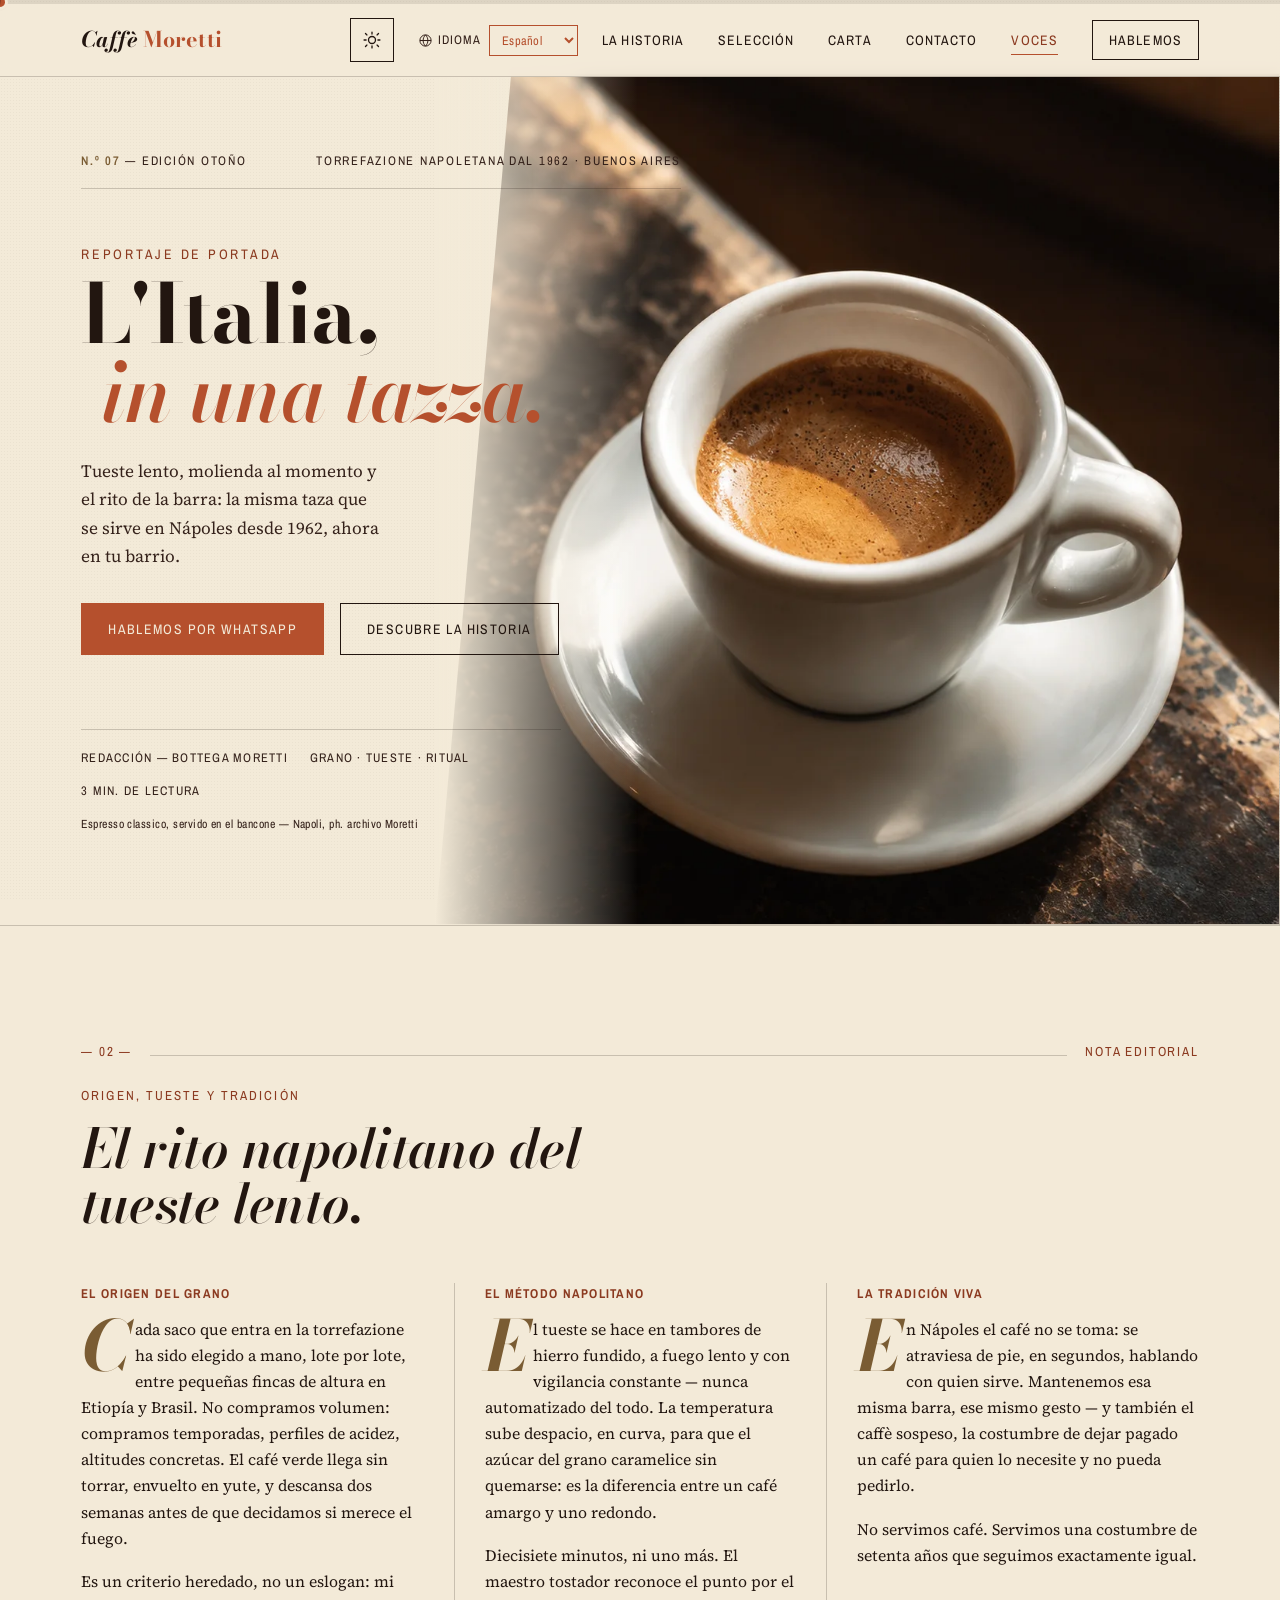
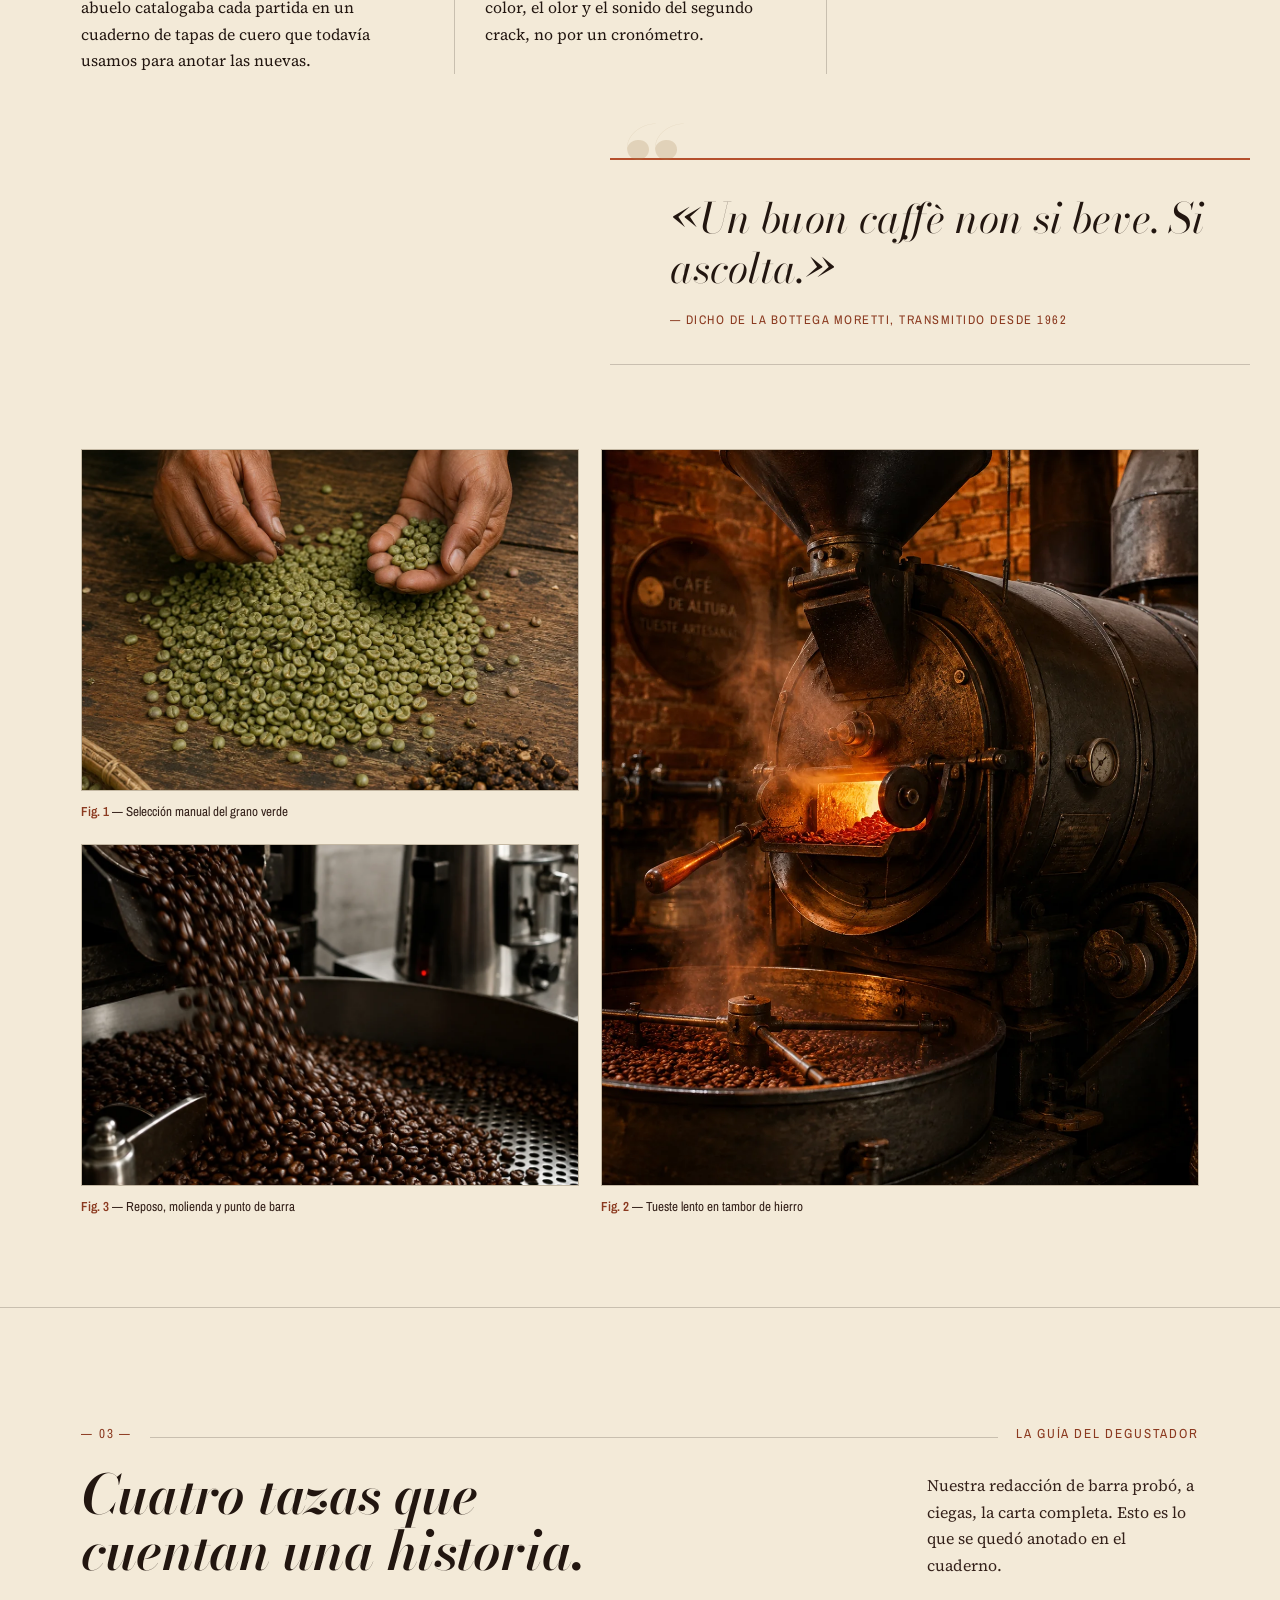
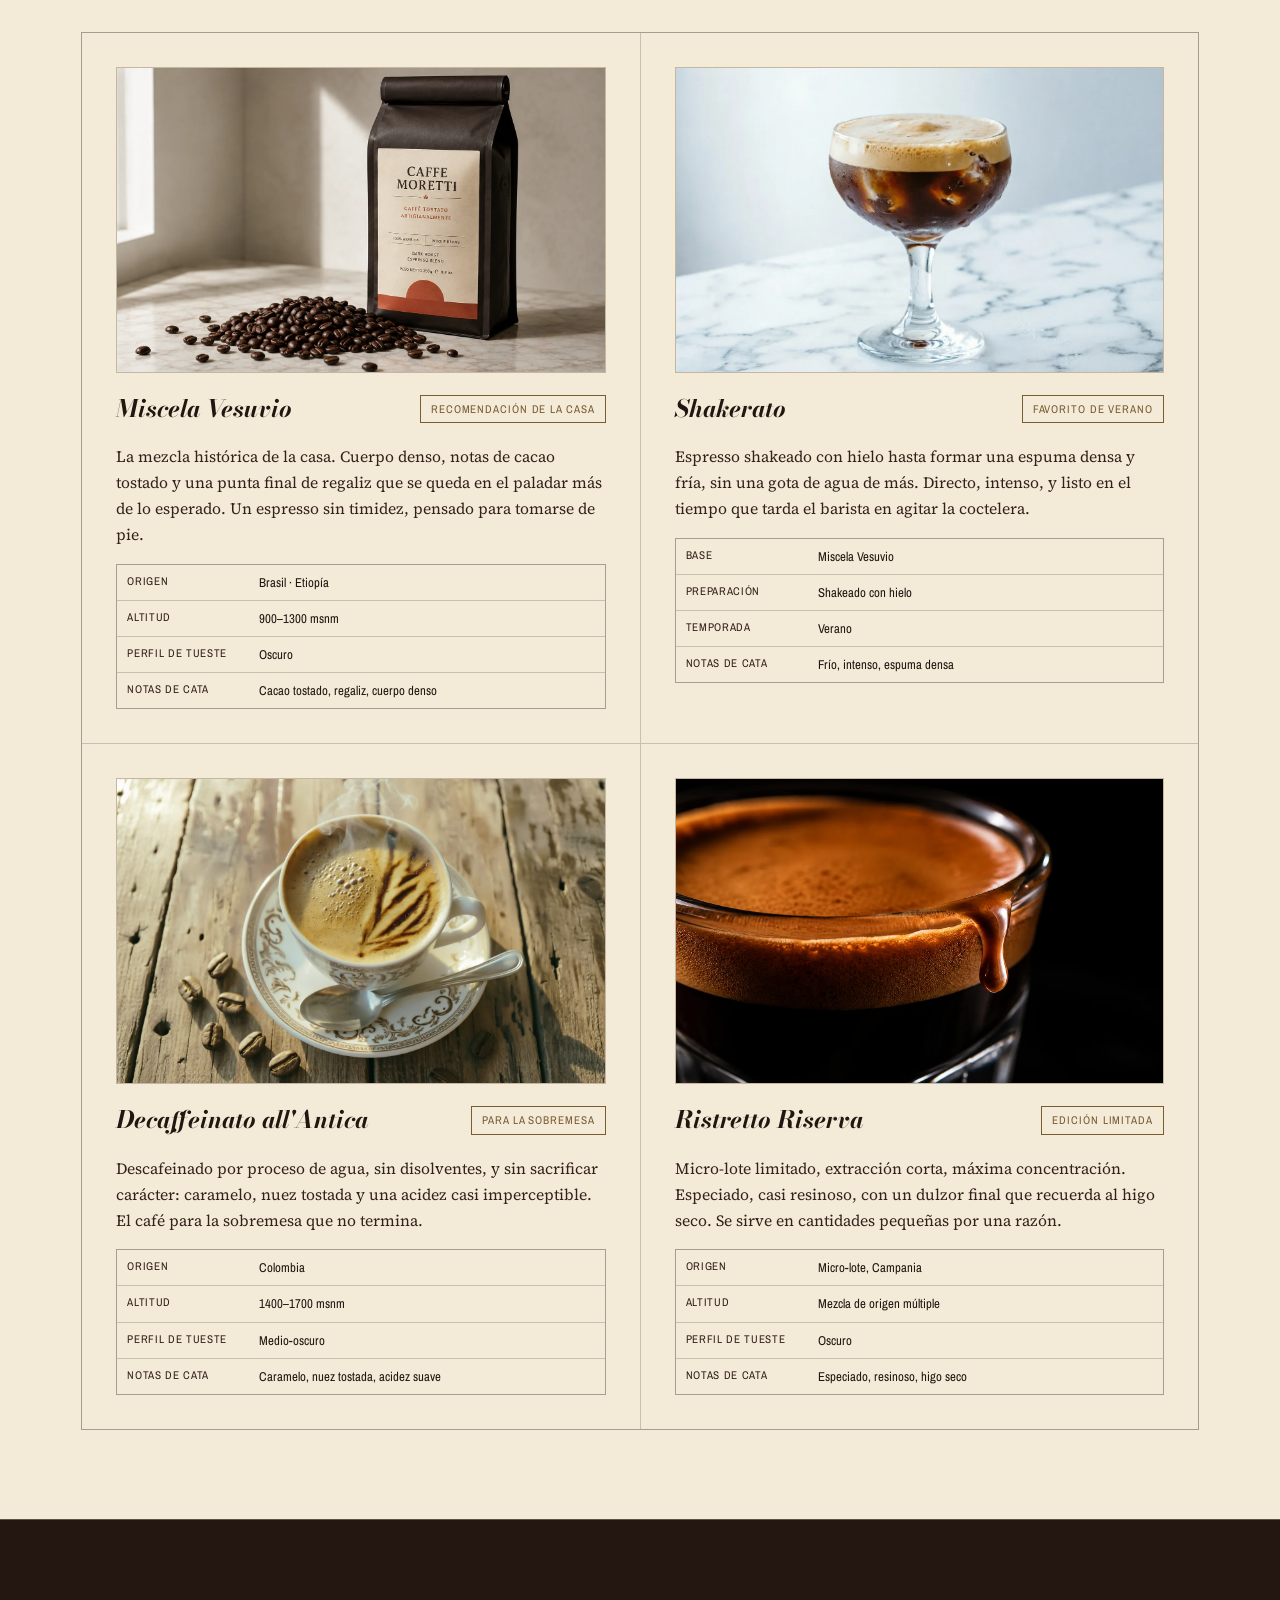
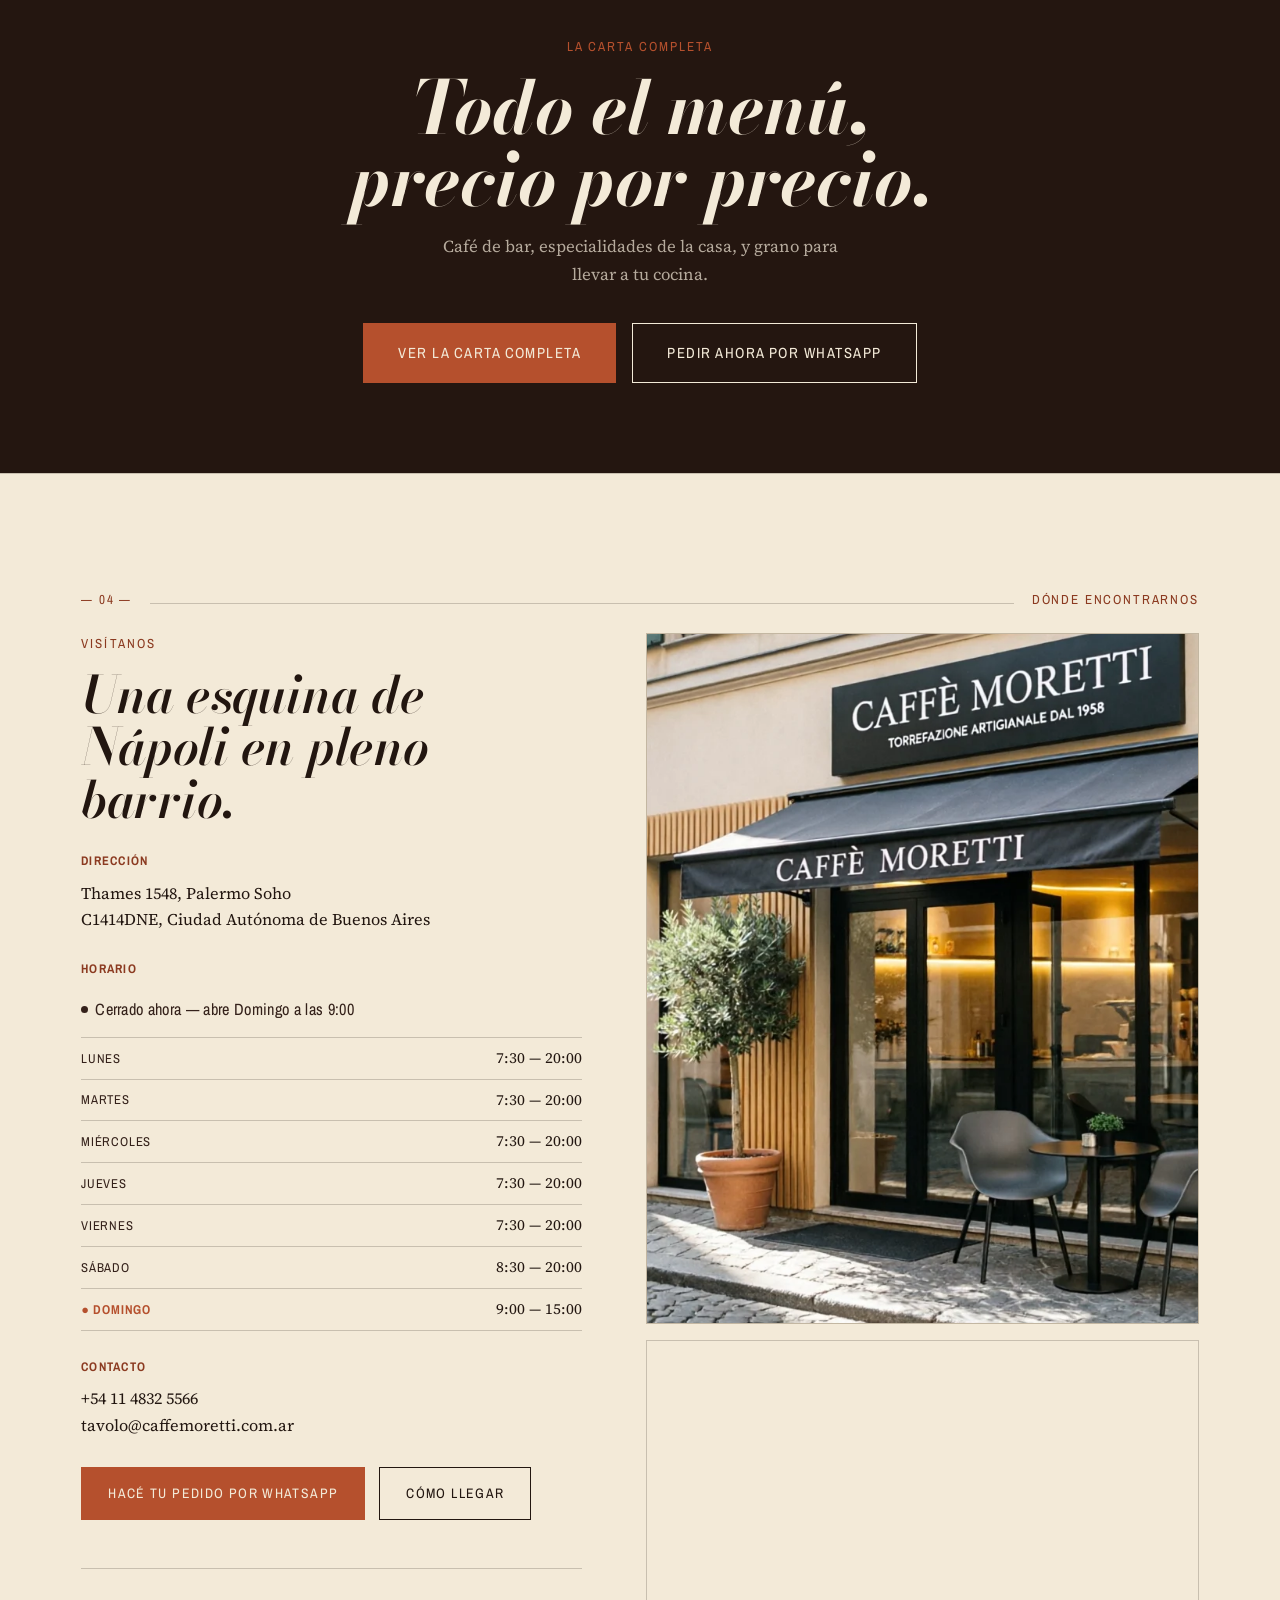
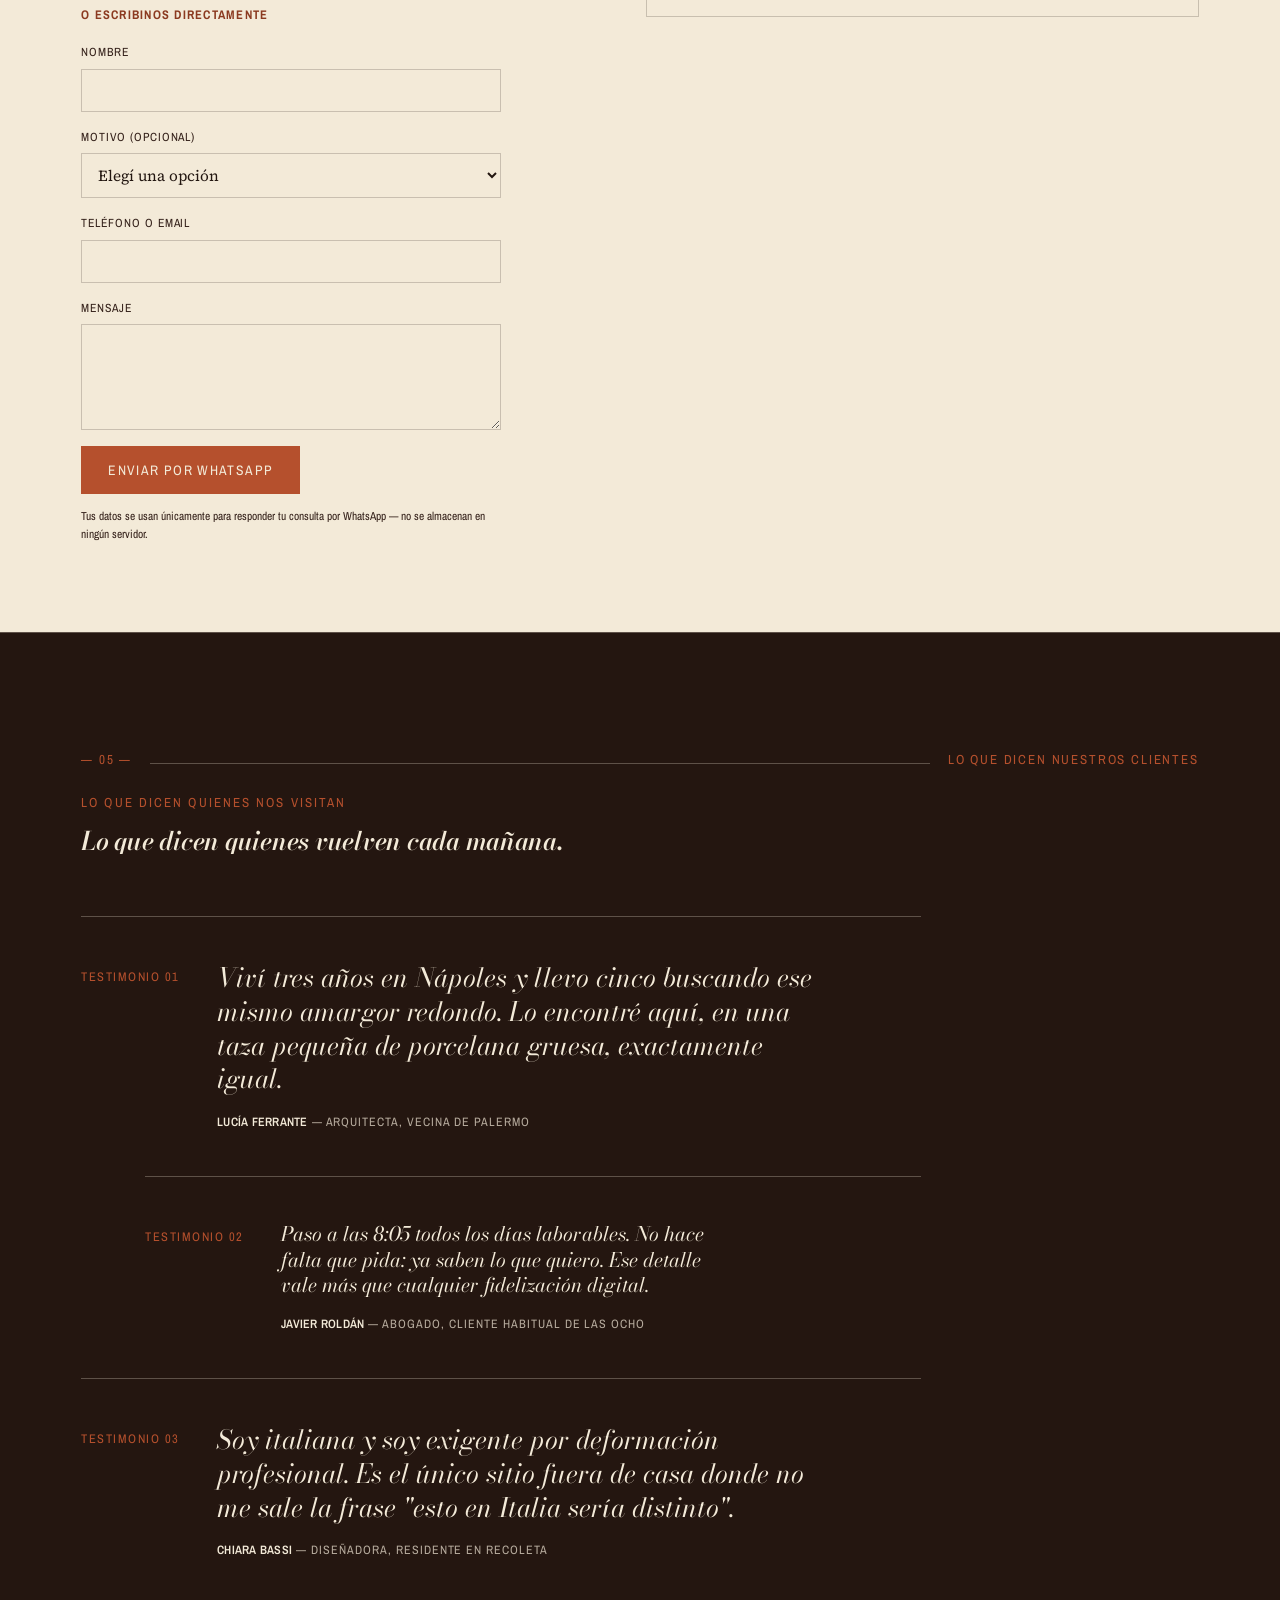
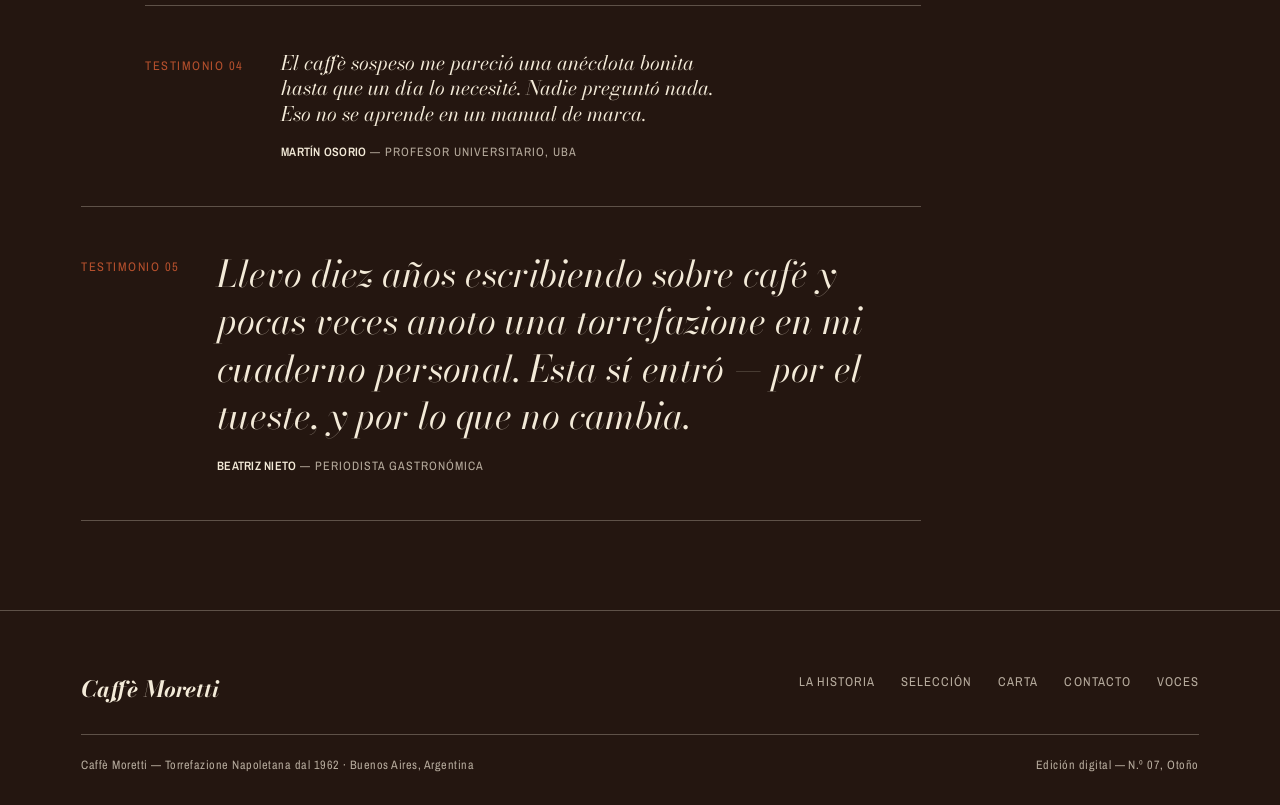
==== commit 61a558df: "Add files via upload" ====
--- a/index.html
+++ b/index.html
@@ -5,7 +5,7 @@
 <meta name="viewport" content="width=device-width, initial-scale=1.0">
 <title>Caffè Moretti — Torrefazione Napoletana dal 1962 · Buenos Aires</title>
 <meta name="description" content="Caffè Moretti. Tueste artesanal napolitano y tradición italiana auténtica, en el corazón de Palermo, Ciudad Autónoma de Buenos Aires.">
-<link rel="canonical" href="https://msamueldev.github.io/caffe-moretti/">
+<link rel="canonical" href="https://lemuelabs.github.io/caffe-moretti/">
 
 <!-- Favicon — inicial "M" en serif itálica dentro de un círculo, terracota sobre crema -->
 <link rel="icon" href="assets/icons/favicon.svg" type="image/svg+xml">
@@ -15,7 +15,7 @@
 <!-- Open Graph / Twitter Card -->
 <!-- og:url apunta a la URL real del sitio en GitHub Pages -->
 <meta property="og:type" content="website">
-<meta property="og:url" content="https://msamueldev.github.io/caffe-moretti/">
+<meta property="og:url" content="https://lemuelabs.github.io/caffe-moretti/">
 <meta property="og:title" content="Caffè Moretti — Torrefazione Napoletana dal 1962 · Buenos Aires">
 <meta property="og:description" content="Caffè Moretti. Tueste artesanal napolitano y tradición italiana auténtica, en el corazón de Palermo, Ciudad Autónoma de Buenos Aires.">
 <!-- og:image usa la URL absoluta del .webp del hero — los crawlers de
@@ -26,14 +26,14 @@
      Para máxima compatibilidad (algunos previsualizadores todavía no
      soportan WebP), lo ideal es exportar además una versión .jpg de esta
      misma foto en 1200×630px y apuntar acá a esa en vez del .webp. -->
-<meta property="og:image" content="https://msamueldev.github.io/caffe-moretti/assets/images/hero/cover-espresso-cup.webp">
+<meta property="og:image" content="https://lemuelabs.github.io/caffe-moretti/assets/images/hero/cover-espresso-cup.webp">
 <meta property="og:image:width" content="900">
 <meta property="og:image:height" content="1200">
 <meta property="og:image:type" content="image/webp">
 <meta name="twitter:card" content="summary_large_image">
 <meta name="twitter:title" content="Caffè Moretti — Torrefazione Napoletana dal 1962 · Buenos Aires">
 <meta name="twitter:description" content="Caffè Moretti. Tueste artesanal napolitano y tradición italiana auténtica, en el corazón de Palermo, Ciudad Autónoma de Buenos Aires.">
-<meta name="twitter:image" content="https://msamueldev.github.io/caffe-moretti/assets/images/hero/cover-espresso-cup.webp">
+<meta name="twitter:image" content="https://lemuelabs.github.io/caffe-moretti/assets/images/hero/cover-espresso-cup.webp">
 
 <link rel="preconnect" href="https://fonts.googleapis.com">
 <link rel="preconnect" href="https://fonts.gstatic.com" crossorigin>
@@ -69,8 +69,8 @@
   "@context": "https://schema.org",
   "@type": "CafeOrCoffeeShop",
   "name": "Caffè Moretti",
-  "image": "https://msamueldev.github.io/caffe-moretti/assets/images/hero/cover-espresso-cup.webp",
-  "url": "https://msamueldev.github.io/caffe-moretti/",
+  "image": "https://lemuelabs.github.io/caffe-moretti/assets/images/hero/cover-espresso-cup.webp",
+  "url": "https://lemuelabs.github.io/caffe-moretti/",
   "telephone": "+54-11-4832-5566",
   "email": "tavolo@caffemoretti.com.ar",
   "priceRange": "$$",
@@ -108,10 +108,10 @@
 <!-- Analítica — Plausible (privacy-friendly, sin cookies, cero backend propio).
      data-domain apunta al dominio real donde vive el sitio (GitHub Pages).
      Ojo: Plausible trackea por dominio completo, no por subcarpeta — si esta
-     cuenta de GitHub Pages aloja más de un proyecto bajo msamueldev.github.io,
+     cuenta de GitHub Pages aloja más de un proyecto bajo lemuelabs.github.io,
      las estadísticas de todos esos proyectos se van a mezclar acá. Si eso
      importa, conviene un dominio propio (ej. subdominio) solo para este sitio. -->
-<script defer data-domain="msamueldev.github.io" src="https://plausible.io/js/script.js"></script>
+<script defer data-domain="lemuelabs.github.io" src="https://plausible.io/js/script.js"></script>
 
 <!-- Alternativa: Google Analytics 4 (descomentar y completar G-XXXXXXX si se prefiere GA4 en vez de Plausible) -->
 <!--
